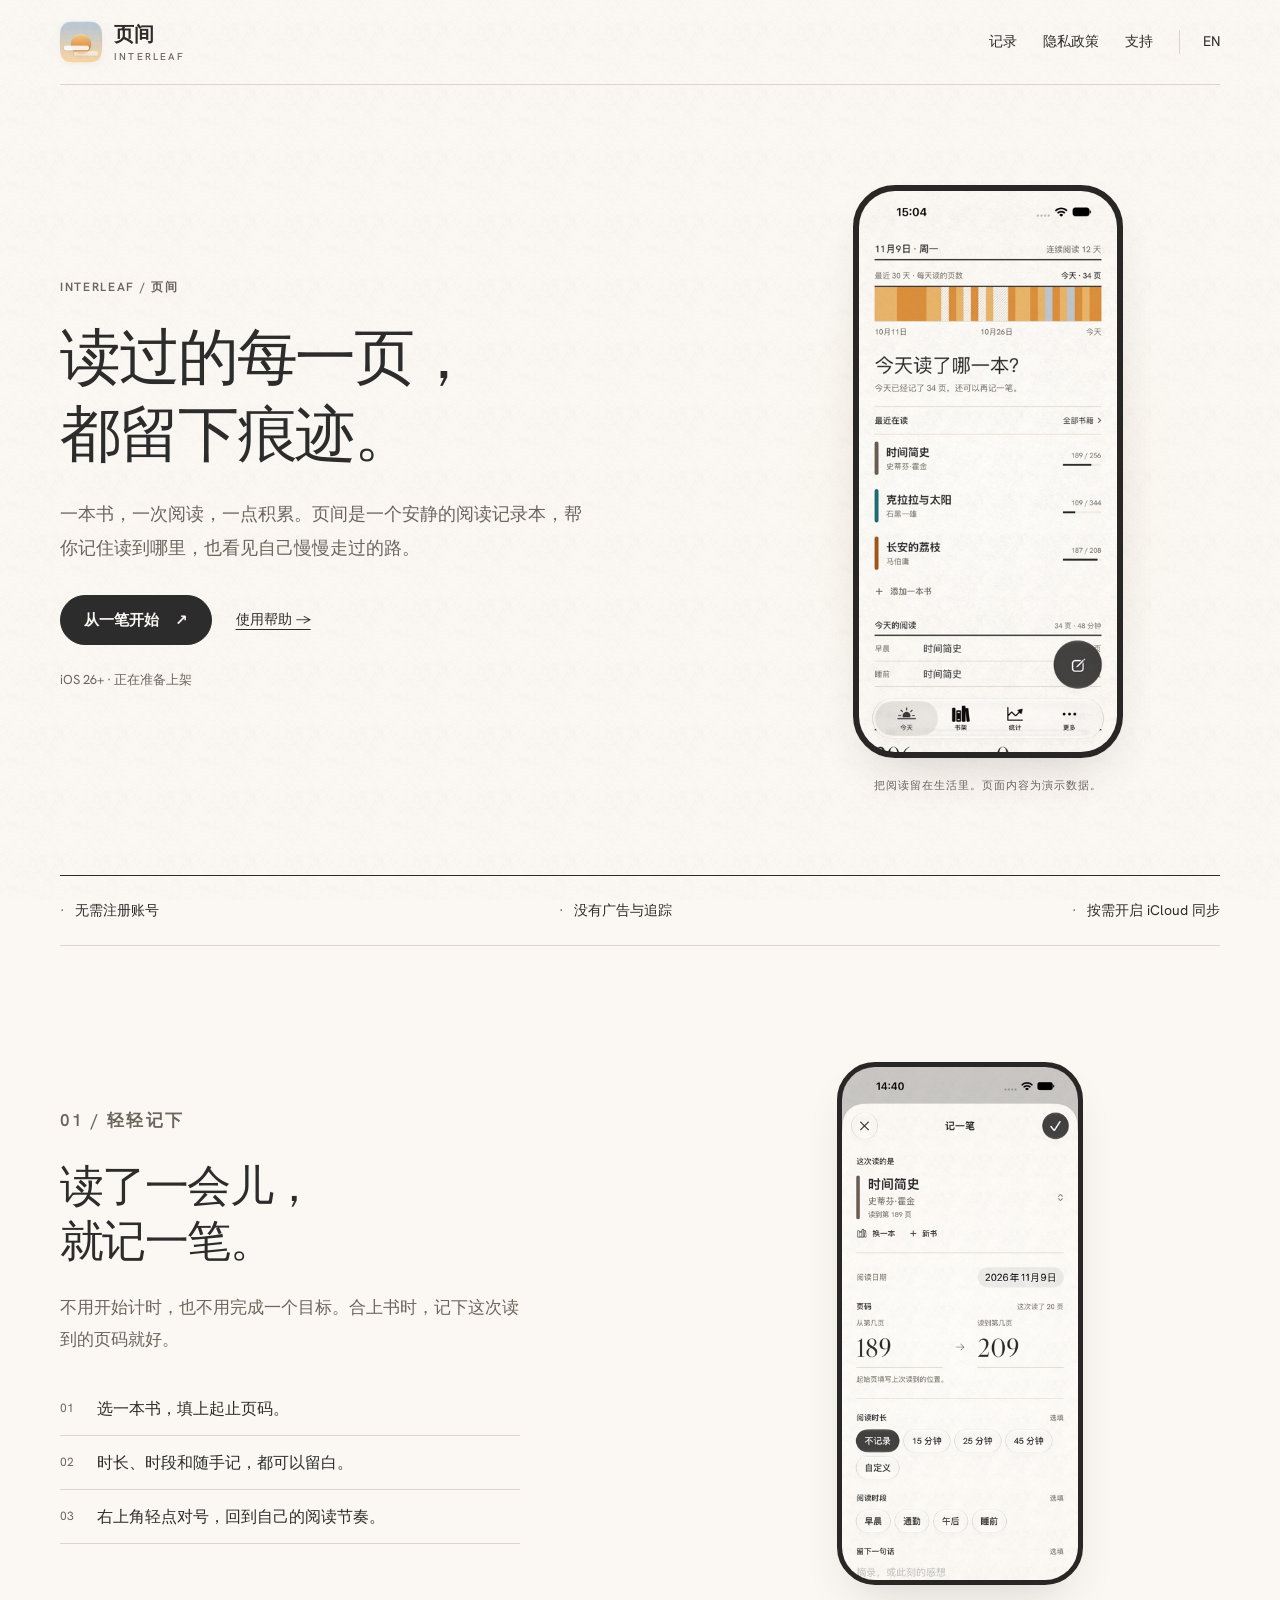
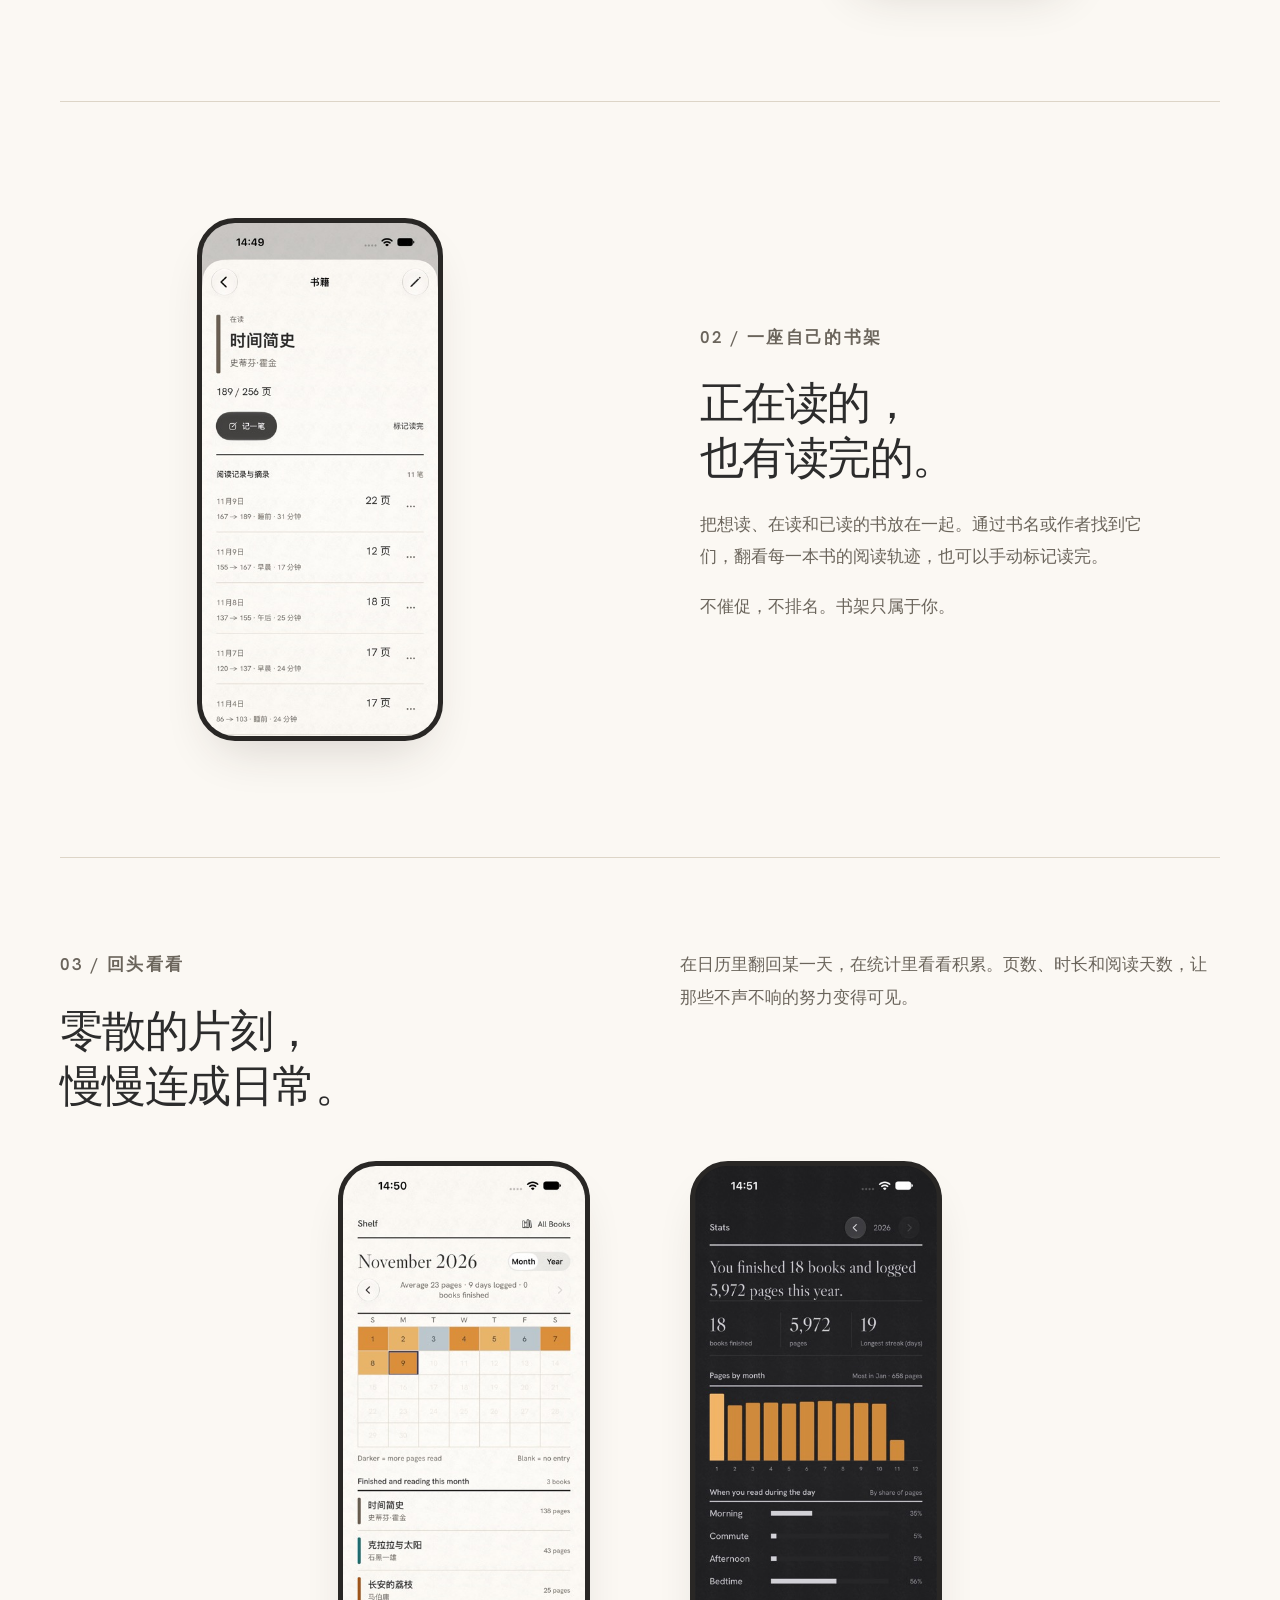
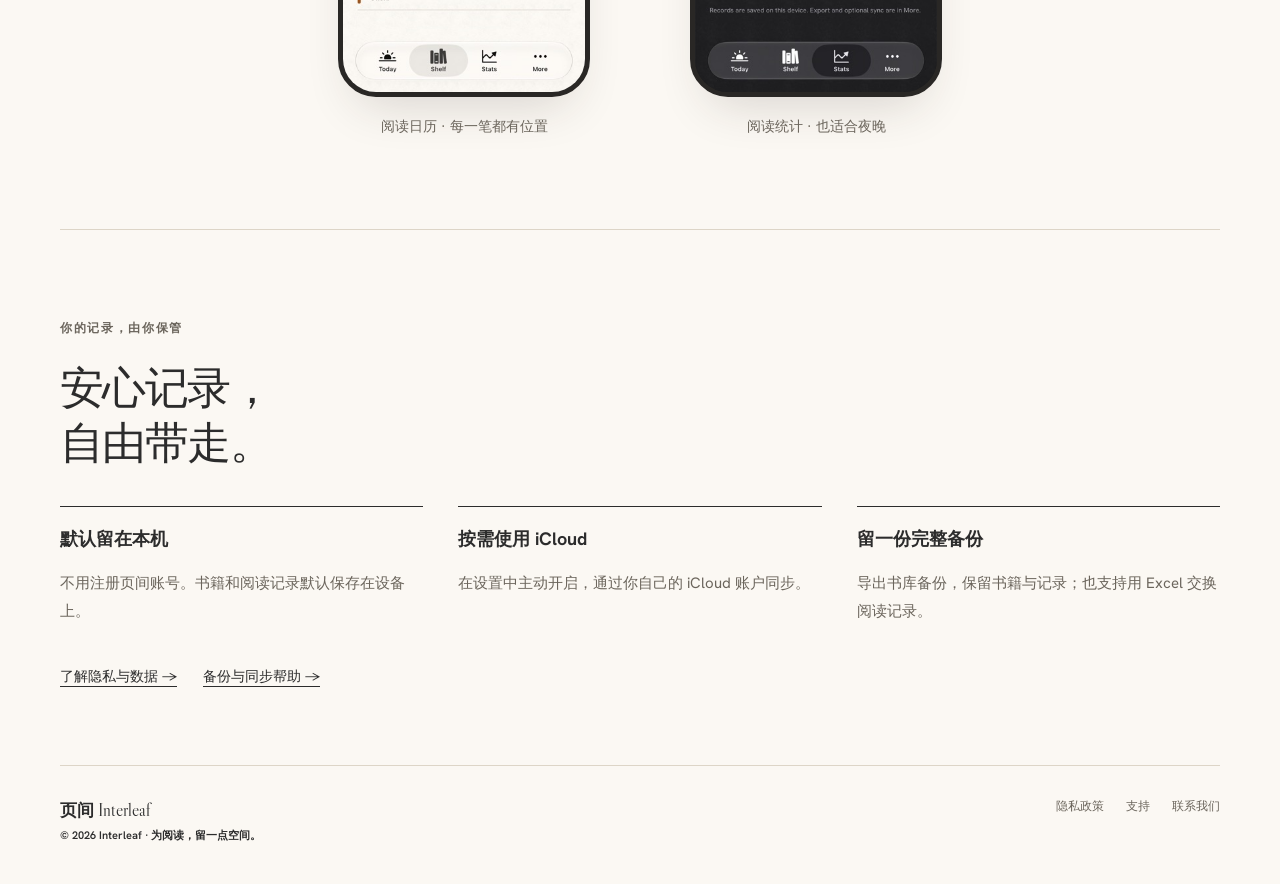
==== index.html @ bff5ef40 "Build bilingual Interleaf product, privacy and support site" ====
<!doctype html><html lang="zh-Hans"><head><meta charset="utf-8"><meta name="viewport" content="width=device-width, initial-scale=1"><title>页间 Interleaf — 安静的阅读记录本</title><meta name="description" content="一本书，一次阅读，一点积累。页间是一个安静的阅读记录本，帮你记住读到哪里，也看见自己慢慢走过的路。"><meta name="theme-color" content="#fbf8f3"><link rel="icon" type="image/png" href="assets/app-icon.png"><link rel="stylesheet" href="assets/site.css"><link rel="canonical" href="https://interleaf-app.github.io/interleaf-legal/"><link rel="alternate" hreflang="en" href="https://interleaf-app.github.io/interleaf-legal/en/"></head><body><a class="skip-link" href="#main">跳至正文</a><header class="site-header wrap"><a class="brand" href="index.html" aria-label="页间首页"><img src="assets/app-icon.png" alt="" width="40" height="40"><span class="brand-name">页间<span class="brand-en">INTERLEAF</span></span></a><nav aria-label="主导航"><a class="section-link" href="index.html#record">记录</a><a href="privacy/index.html">隐私政策</a><a href="support/index.html">支持</a><a class="language" href="en/index.html" lang="en">EN</a></nav></header><main id="main"><section class="hero wrap"><div><p class="eyebrow">INTERLEAF / 页间</p><h1>读过的每一页，<br>都留下痕迹。</h1><p class="intro">一本书，一次阅读，一点积累。页间是一个安静的阅读记录本，帮你记住读到哪里，也看见自己慢慢走过的路。</p><div class="hero-actions"><a class="button button-primary" href="#record">从一笔开始 <span aria-hidden="true">↗</span></a><a class="text-link" href="support/index.html">使用帮助 →</a></div><p class="availability">iOS 26+ · 正在准备上架</p></div><figure class="hero-visual"><div class="phone"><img src="assets/today.jpg" alt="页间今日页面，右下角是悬浮的记一笔按钮" width="402" height="874" loading="lazy"></div><figcaption class="screen-caption">把阅读留在生活里。页面内容为演示数据。</figcaption></figure></section><div class="principles wrap"><span>无需注册账号</span><span>没有广告与追踪</span><span>按需开启 iCloud 同步</span></div>
<section class="feature wrap" id="record"><div class="feature-copy"><p class="eyebrow">01 / 轻轻记下</p><h2>读了一会儿，<br>就记一笔。</h2><p>不用开始计时，也不用完成一个目标。合上书时，记下这次读到的页码就好。</p><ol class="steps"><li>选一本书，填上起止页码。</li><li>时长、时段和随手记，都可以留白。</li><li>右上角轻点对号，回到自己的阅读节奏。</li></ol></div><figure class="feature-visual"><div class="phone"><img src="assets/record.jpg" alt="记一笔表单，左上角取消，右上角保存" width="402" height="874" loading="lazy"></div></figure></section>
<section class="feature wrap" id="library"><figure class="feature-visual"><div class="phone"><img src="assets/book-detail.jpg" alt="书籍详情，显示阅读进度与记录" width="402" height="874" loading="lazy"></div></figure><div class="feature-copy"><p class="eyebrow">02 / 一座自己的书架</p><h2>正在读的，<br>也有读完的。</h2><p>把想读、在读和已读的书放在一起。通过书名或作者找到它们，翻看每一本书的阅读轨迹，也可以手动标记读完。</p><p>不催促，不排名。书架只属于你。</p></div></section>
<section class="review wrap"><div class="review-heading"><div><p class="eyebrow">03 / 回头看看</p><h2>零散的片刻，<br>慢慢连成日常。</h2></div><p>在日历里翻回某一天，在统计里看看积累。页数、时长和阅读天数，让那些不声不响的努力变得可见。</p></div><div class="screens"><figure><div class="phone"><img src="assets/journal.jpg" alt="Reading calendar with sample entries" width="402" height="874" loading="lazy"></div><figcaption>阅读日历 · 每一笔都有位置</figcaption></figure><figure><div class="phone"><img src="assets/insights-dark.jpg" alt="Reading insights in dark appearance" width="402" height="874" loading="lazy"></div><figcaption>阅读统计 · 也适合夜晚</figcaption></figure></div></section>
<section class="trust wrap"><div class="trust-head"><p class="eyebrow">你的记录，由你保管</p><h2>安心记录，<br>自由带走。</h2></div><div class="trust-grid"><div><h3>默认留在本机</h3><p>不用注册页间账号。书籍和阅读记录默认保存在设备上。</p></div><div><h3>按需使用 iCloud</h3><p>在设置中主动开启，通过你自己的 iCloud 账户同步。</p></div><div><h3>留一份完整备份</h3><p>导出书库备份，保留书籍与记录；也支持用 Excel 交换阅读记录。</p></div></div><div class="trust-links"><a class="text-link" href="privacy/index.html">了解隐私与数据 →</a><a class="text-link" href="support/index.html">备份与同步帮助 →</a></div></section></main><footer class="site-footer wrap"><div class="footer-brand">页间 <span class="serif">Interleaf</span><p class="footer-note">© 2026 Interleaf · 为阅读，留一点空间。</p></div><div class="footer-links"><a href="privacy/index.html">隐私政策</a><a href="support/index.html">支持</a><a href="mailto:krystal.11381@outlook.com">联系我们</a></div></footer></body></html>
---- assets/site.css ----
@font-face{font-family:Hanken;src:url('fonts/HankenGrotesk-Variable.ttf') format('truetype');font-style:normal;font-weight:100 900;font-display:swap}
@font-face{font-family:Caslon;src:url('fonts/LibreCaslonDisplay-Regular.ttf') format('truetype');font-weight:400;font-display:swap}
:root{color-scheme:light dark;--paper:#fbf8f3;--ink:#2c2c2c;--muted:#6b655c;--line:#ddd5c7;--recess:#f2ede4;--max:1160px;--radius:32px}
*{box-sizing:border-box}html{scroll-behavior:smooth;scroll-padding-top:28px}body{margin:0;background:var(--paper);color:var(--ink);font-family:Hanken,'PingFang SC','Hiragino Sans GB',system-ui,sans-serif;line-height:1.7;-webkit-font-smoothing:antialiased}body:before{content:'';position:fixed;inset:0;background:url('grain.png') repeat;background-size:64px;mix-blend-mode:multiply;opacity:.15;pointer-events:none;z-index:5}a{color:inherit;text-decoration:none}a:hover{text-decoration:underline;text-underline-offset:5px}button,input{font:inherit}img{display:block;max-width:100%;height:auto}h1,h2,h3,p{margin-top:0}h1,h2{font-weight:500;line-height:1.25;letter-spacing:-.035em}h3{font-size:18px;line-height:1.5}p{margin-bottom:1em}ul,ol{padding-left:1.3em}li+li{margin-top:8px}::selection{background:var(--ink);color:var(--paper)}:focus-visible{outline:2px solid var(--ink);outline-offset:5px;border-radius:3px}.skip-link{position:absolute;left:24px;top:-100px;padding:12px 18px;background:var(--ink);color:var(--paper);z-index:20}.skip-link:focus{top:12px}.wrap{width:min(calc(100% - 80px),var(--max));margin:auto}.site-header{display:flex;align-items:center;justify-content:space-between;gap:24px;padding-block:21px;border-bottom:1px solid var(--line)}.brand{display:flex;align-items:center;gap:12px}.brand img{width:42px;height:42px;border-radius:11px;box-shadow:0 2px 8px #0000000a}.brand-name{font-weight:600;line-height:1.2;font-size:20px;display:block}.brand-en{font-size:10px;font-weight:500;letter-spacing:.22em;display:block;margin-top:5px;color:var(--muted)}nav{display:flex;flex-wrap:wrap;align-items:center;gap:26px;font-size:14px}nav a[aria-current=page]{font-weight:700;text-decoration:underline;text-underline-offset:6px}.language{border-left:1px solid var(--line);padding-left:23px}.eyebrow{font-size:12px;letter-spacing:.14em;text-transform:uppercase;font-weight:600;color:var(--muted);margin-bottom:22px}.hero{display:grid;grid-template-columns:1.15fr .85fr;align-items:center;gap:70px;padding-block:72px 64px}.hero h1{font-size:clamp(40px,4.8vw,62px);margin-bottom:24px}.hero h1 span{display:block}.serif{font-family:Caslon,Georgia,'Songti SC',serif;font-weight:400}.hero .intro{font-size:18px;color:var(--muted);max-width:29em;line-height:1.9}.hero-actions{display:flex;flex-wrap:wrap;align-items:center;gap:24px;margin:30px 0 24px}.button{display:inline-flex;align-items:center;justify-content:center;gap:16px;border:1px solid var(--ink);padding:12px 23px;border-radius:999px;font-size:15px;font-weight:600;line-height:1.6}.button-primary{background:var(--ink);color:var(--paper)}.button:hover{text-decoration:none;transform:translateY(-1px)}.text-link{font-size:14px;text-decoration:underline;text-underline-offset:5px}.availability{font-size:13px;color:var(--muted);margin:0}.hero-visual{position:relative;display:grid;justify-items:center;padding:12px 20px 0;background:radial-gradient(ellipse at center,#ead5b644,transparent 72%)}.phone{margin:0;width:270px;max-width:100%;border:6px solid #292725;border-radius:42px;overflow:hidden;background:#1c1c1e;box-shadow:0 24px 50px -20px #32271f30}.phone img{width:100%;height:auto}.screen-caption{font-size:11px;letter-spacing:.09em;text-transform:uppercase;color:var(--muted);margin:18px 0 0;text-align:center}.principles{display:flex;justify-content:space-between;gap:24px;flex-wrap:wrap;padding:23px 0;border-top:1.5px solid var(--ink);border-bottom:1px solid var(--line);font-size:14px}.principles span:before{content:'·';margin-right:10px;color:var(--muted)}.feature{display:grid;grid-template-columns:1fr 1fr;align-items:center;gap:120px;padding:100px 0;border-bottom:1px solid var(--line)}.feature-copy{max-width:460px}.feature h2{font-size:clamp(30px,3.8vw,44px);margin-bottom:23px}.feature p{color:var(--muted);font-size:17px;line-height:1.9}.feature-visual{display:grid;justify-items:center}.feature-visual .phone{width:246px;border-width:5px;border-radius:38px}.steps{list-style:none;padding:0;margin:26px 0 0}.steps li{display:grid;grid-template-columns:25px 1fr;gap:12px;padding:13px 0;border-bottom:1px solid var(--line);margin:0}.steps .number{font-size:12px;padding-top:4px;color:var(--muted)}.steps strong{font-size:16px;font-weight:600}.steps p{font-size:14px;line-height:1.7;margin:4px 0 0}.review{padding:90px 0;border-bottom:1px solid var(--line)}.review-heading{display:grid;grid-template-columns:1fr 1fr;gap:80px;align-items:start;margin-bottom:48px}.review h2{font-size:clamp(30px,3.8vw,44px);margin-bottom:0}.review p{font-size:17px;line-height:1.9;color:var(--muted)}.screens{display:grid;grid-template-columns:1fr 1fr;gap:44px;max-width:660px;margin:auto;align-items:start}.screens figure{margin:0;display:grid;justify-items:center}.screens .phone{width:252px;border-width:5px;border-radius:38px}.screens figcaption{margin-top:18px;font-size:14px;color:var(--muted)}.trust{padding:88px 0 76px}.trust-head{max-width:650px;margin-bottom:35px}.trust h2{font-size:clamp(30px,3.8vw,44px)}.trust-grid{display:grid;grid-template-columns:repeat(3,1fr);gap:35px}.trust-grid>div{border-top:1.5px solid var(--ink);padding-top:18px}.trust-grid p{color:var(--muted);font-size:15px;line-height:1.85}.trust-links{display:flex;gap:26px;margin-top:24px;font-size:14px}.site-footer{display:flex;justify-content:space-between;align-items:start;gap:30px;flex-wrap:wrap;border-top:1px solid var(--line);padding:30px 0 40px;font-size:12px;color:var(--muted)}.footer-brand{font-size:17px;color:var(--ink);font-weight:600}.footer-links{display:flex;gap:22px;flex-wrap:wrap}.footer-note{flex-basis:100%;margin:0;font-size:11px}.page{max-width:800px;margin:0 auto;padding:66px 0 80px}.page h1{font-size:clamp(34px,5vw,48px);margin-bottom:18px}.page-intro{font-size:18px;line-height:1.9;color:var(--muted);max-width:38em}.meta{font-size:13px;color:var(--muted);margin-bottom:30px}.summary{border-top:2px solid var(--ink);border-bottom:1px solid var(--line);padding:24px 0 14px;margin:28px 0 36px}.summary p{font-size:18px;line-height:1.85}.toc{padding:0 0 26px;border-bottom:1px solid var(--line);display:flex;gap:10px 22px;flex-wrap:wrap;font-size:13px;color:var(--muted)}.prose section{padding-top:32px;scroll-margin-top:28px}.prose h2{font-size:23px;font-weight:600;letter-spacing:-.02em;margin-bottom:15px}.prose p,.prose li{font-size:16px;line-height:1.95}.prose a,.faq a{text-decoration:underline;text-underline-offset:4px}.prose .note{font-size:14px;color:var(--muted);border-left:2px solid var(--line);padding-left:17px}.contact{padding:28px 0;margin-top:38px;border-top:1.5px solid var(--ink)}.contact h2{font-size:25px}.contact>a{display:inline-block;font-size:18px;font-weight:500;overflow-wrap:anywhere;text-decoration:underline;text-underline-offset:5px}.faq{margin-top:40px;border-top:1.5px solid var(--ink)}.faq details{border-bottom:1px solid var(--line);padding:20px 0}.faq summary{cursor:pointer;font-size:18px;font-weight:600;line-height:1.6;padding-right:30px;list-style:none;position:relative}.faq summary::-webkit-details-marker{display:none}.faq summary:after{content:'+';position:absolute;right:3px;top:0;font-weight:400;font-size:23px;color:var(--muted)}.faq details[open] summary:after{content:'−'}.answer{padding-top:15px;max-width:740px}.answer p,.answer li{font-size:15px;line-height:1.95}.answer p:last-child{margin-bottom:0}.callout{font-size:14px;color:var(--muted);border-left:2px solid var(--line);padding-left:16px;margin-top:28px}.back-link{font-size:14px;text-decoration:underline;text-underline-offset:5px}
@media(min-width:1800px){.hero{padding-block:90px}.hero-visual .phone{width:300px}}
@media(max-width:900px){.wrap{width:calc(100% - 48px)}.hero{gap:30px;padding-top:52px}.hero h1{font-size:44px}.hero .intro{font-size:16px}.phone{width:240px}.feature{gap:50px;padding-block:72px}.review-heading{gap:40px}.trust-grid{gap:24px}nav{gap:18px}.language{padding-left:16px}}
@media(max-width:640px){.wrap{width:calc(100% - 40px)}.site-header{padding-block:17px;gap:12px}.brand{gap:9px}.brand img{width:34px;height:34px;border-radius:9px}.brand-name{font-size:18px}.brand-en{font-size:8px;letter-spacing:.16em}.site-header nav{gap:14px;font-size:12px}.site-header .section-link{display:none}.language{padding-left:12px}.hero{grid-template-columns:1fr;gap:42px;padding-block:48px}.hero h1{font-size:43px;line-height:1.3;margin-bottom:20px}.hero .intro{font-size:16px;max-width:32em}.hero-actions{margin-block:24px 20px;gap:22px}.eyebrow{font-size:10px;margin-bottom:17px}.hero-visual{padding:0 0 0}.hero-visual .phone{width:238px}.screen-caption{font-size:10px}.principles{gap:10px 20px;font-size:12px;justify-content:start;padding-block:20px}.feature{grid-template-columns:1fr;gap:34px;padding-block:56px}.feature-copy{max-width:none}.feature h2,.review h2,.trust h2{font-size:33px}.feature p,.review p{font-size:16px}.feature-visual{order:2}.feature-visual .phone{width:224px}.review{padding-block:56px}.review-heading{grid-template-columns:1fr;gap:18px;margin-bottom:28px}.screens{gap:16px}.screens .phone{width:100%;border-width:3px;border-radius:25px}.screens figcaption{font-size:12px;text-align:center}.trust{padding-block:56px}.trust-grid{grid-template-columns:1fr;gap:22px}.trust-grid h3{font-size:18px;margin-bottom:10px}.trust-grid p{font-size:15px}.site-footer{padding-block:26px;gap:18px}.footer-links{gap:18px}.page{padding-block:42px 56px}.page h1{font-size:36px}.page-intro{font-size:16px}.summary p{font-size:17px}.prose h2{font-size:21px}.prose p,.prose li{font-size:15px}.toc{gap:9px 17px}.faq summary{font-size:17px}.contact>a{font-size:16px}}
@media(prefers-color-scheme:dark){:root{--paper:#1c1c1e;--ink:#dedbd6;--muted:#aaa399;--line:#403c37;--recess:#262628}.hero-visual{background:radial-gradient(ellipse at center,#86674222,transparent 72%)}.phone{border-color:#45413b;box-shadow:0 24px 50px -20px #0009}body:before{mix-blend-mode:screen;opacity:.025}.brand img{box-shadow:none}}
@media(prefers-reduced-motion:reduce){html{scroll-behavior:auto}.button:hover{transform:none}}
@media print{body{background:white;color:black}body:before,.site-header,.site-footer,.toc,.skip-link{display:none}.wrap{width:100%}.page{padding:0;max-width:none}.prose section{break-inside:avoid}.prose a{text-decoration:none}.prose a[href^=http]:after{content:' (' attr(href) ')';font-size:10px}details:not([open])>.answer{display:block}summary:after{display:none}}
.steps{counter-reset:step}.steps li{display:block;position:relative;padding-left:37px;counter-increment:step}.steps li:before{content:counter(step,decimal-leading-zero);position:absolute;left:0;top:16px;font-size:12px;color:var(--muted)}
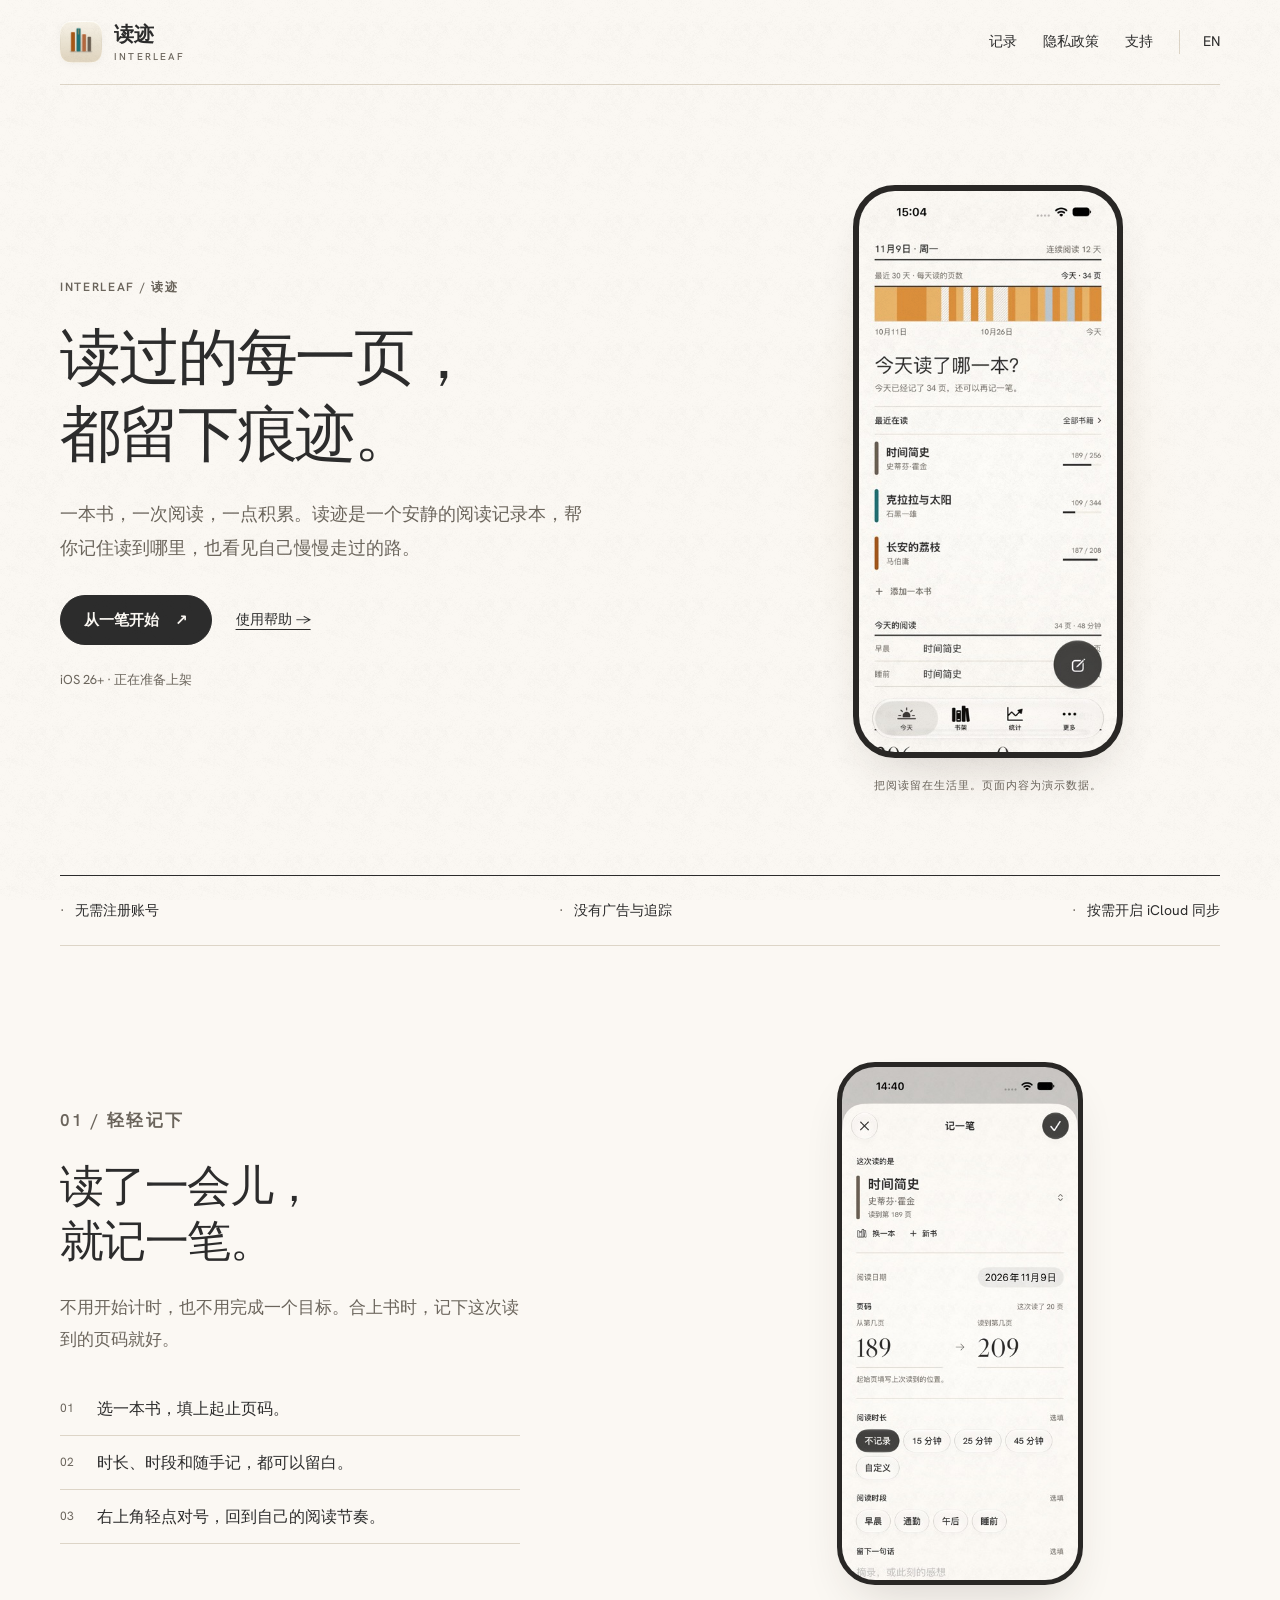
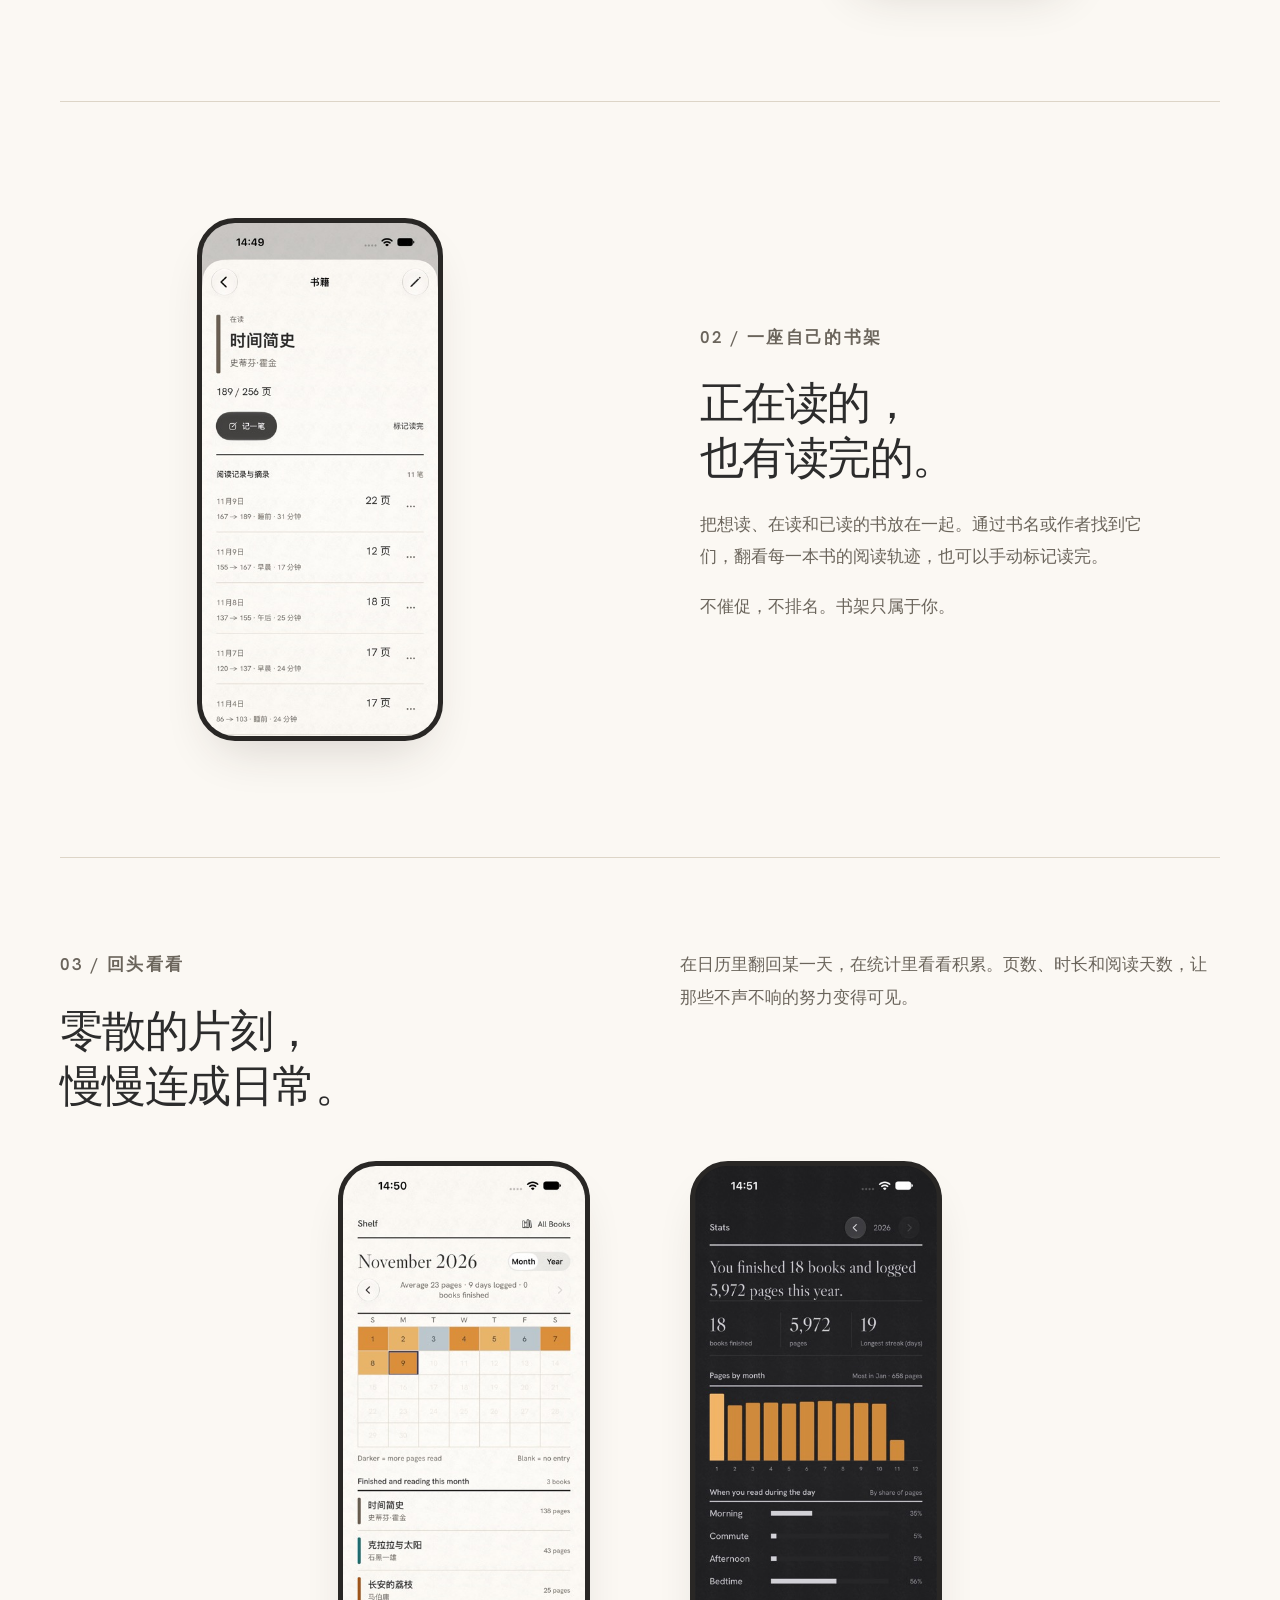
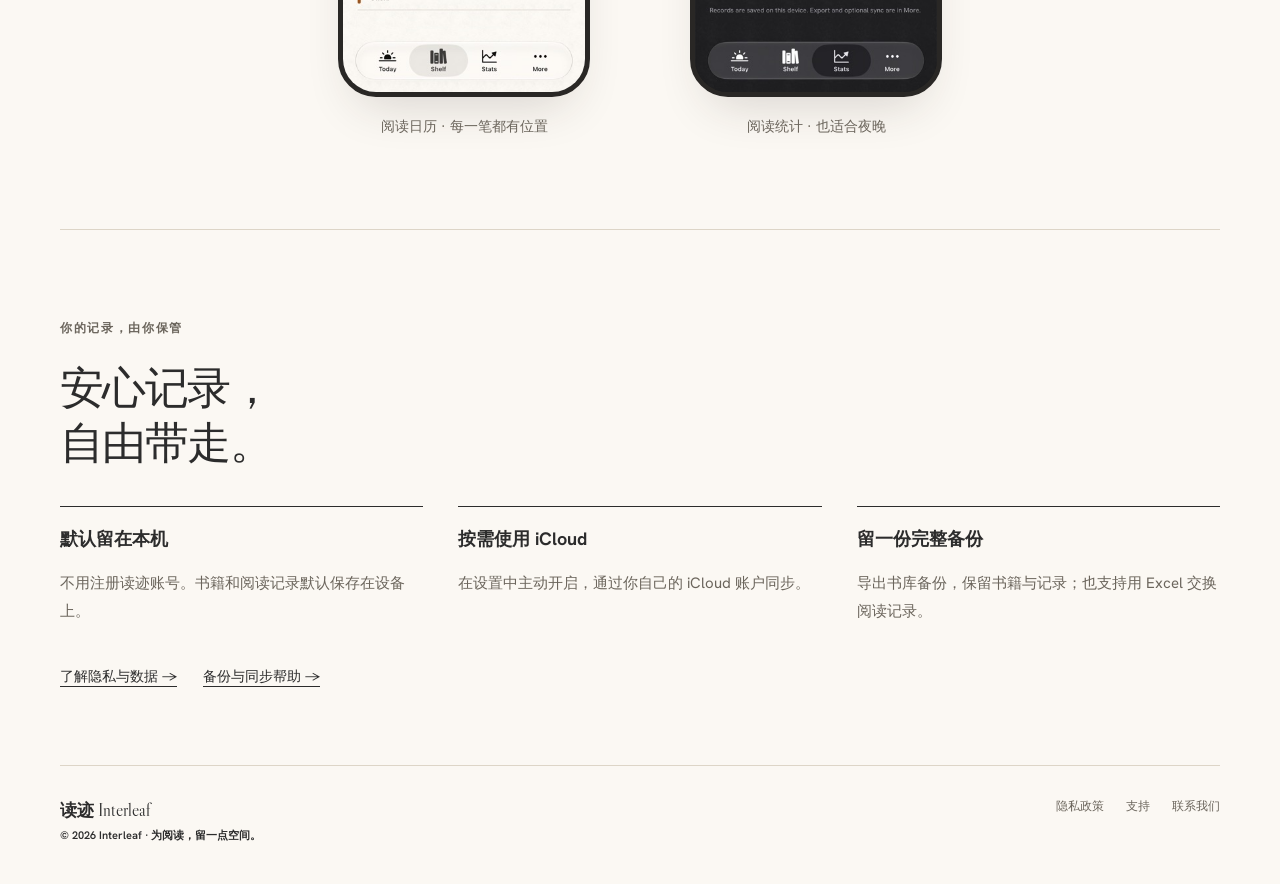
==== commit aea3aa11: "同步读迹名称与书脊应用图标 - 将中英文官网及说明中的旧名称统一为读迹 / Interleaf - 替换默认书脊图标，更新浏览器与 Apple 收藏图标及缓存版本 - 补充品牌资源来源和维护说明" ====
--- a/index.html
+++ b/index.html
@@ -1,5 +1,5 @@
-<!doctype html><html lang="zh-Hans"><head><meta charset="utf-8"><meta name="viewport" content="width=device-width, initial-scale=1"><title>页间 Interleaf — 安静的阅读记录本</title><meta name="description" content="一本书，一次阅读，一点积累。页间是一个安静的阅读记录本，帮你记住读到哪里，也看见自己慢慢走过的路。"><meta name="theme-color" content="#fbf8f3"><link rel="icon" type="image/png" href="assets/app-icon.png"><link rel="stylesheet" href="assets/site.css"><link rel="canonical" href="https://interleaf-app.github.io/interleaf-legal/"><link rel="alternate" hreflang="en" href="https://interleaf-app.github.io/interleaf-legal/en/"></head><body><a class="skip-link" href="#main">跳至正文</a><header class="site-header wrap"><a class="brand" href="index.html" aria-label="页间首页"><img src="assets/app-icon.png" alt="" width="40" height="40"><span class="brand-name">页间<span class="brand-en">INTERLEAF</span></span></a><nav aria-label="主导航"><a class="section-link" href="index.html#record">记录</a><a href="privacy/index.html">隐私政策</a><a href="support/index.html">支持</a><a class="language" href="en/index.html" lang="en">EN</a></nav></header><main id="main"><section class="hero wrap"><div><p class="eyebrow">INTERLEAF / 页间</p><h1>读过的每一页，<br>都留下痕迹。</h1><p class="intro">一本书，一次阅读，一点积累。页间是一个安静的阅读记录本，帮你记住读到哪里，也看见自己慢慢走过的路。</p><div class="hero-actions"><a class="button button-primary" href="#record">从一笔开始 <span aria-hidden="true">↗</span></a><a class="text-link" href="support/index.html">使用帮助 →</a></div><p class="availability">iOS 26+ · 正在准备上架</p></div><figure class="hero-visual"><div class="phone"><img src="assets/today.jpg" alt="页间今日页面，右下角是悬浮的记一笔按钮" width="402" height="874" loading="lazy"></div><figcaption class="screen-caption">把阅读留在生活里。页面内容为演示数据。</figcaption></figure></section><div class="principles wrap"><span>无需注册账号</span><span>没有广告与追踪</span><span>按需开启 iCloud 同步</span></div>
+<!doctype html><html lang="zh-Hans"><head><meta charset="utf-8"><meta name="viewport" content="width=device-width, initial-scale=1"><title>读迹 Interleaf — 安静的阅读记录本</title><meta name="description" content="一本书，一次阅读，一点积累。读迹是一个安静的阅读记录本，帮你记住读到哪里，也看见自己慢慢走过的路。"><meta name="theme-color" content="#fbf8f3"><link rel="icon" type="image/png" href="assets/app-icon.png?v=20261109-spines"><link rel="apple-touch-icon" sizes="180x180" href="assets/app-icon.png?v=20261109-spines"><link rel="stylesheet" href="assets/site.css?v=20261109-2"><link rel="canonical" href="https://interleaf-app.github.io/interleaf-legal/"><link rel="alternate" hreflang="en" href="https://interleaf-app.github.io/interleaf-legal/en/"></head><body><a class="skip-link" href="#main">跳至正文</a><header class="site-header wrap"><a class="brand" href="index.html" aria-label="读迹首页"><img src="assets/app-icon.png?v=20261109-spines" alt="" width="40" height="40"><span class="brand-name">读迹<span class="brand-en">INTERLEAF</span></span></a><nav aria-label="主导航"><a class="section-link" href="index.html#record">记录</a><a href="privacy/index.html">隐私政策</a><a href="support/index.html">支持</a><a class="language" href="en/index.html" lang="en">EN</a></nav></header><main id="main"><section class="hero wrap"><div><p class="eyebrow">INTERLEAF / 读迹</p><h1>读过的每一页，<br>都留下痕迹。</h1><p class="intro">一本书，一次阅读，一点积累。读迹是一个安静的阅读记录本，帮你记住读到哪里，也看见自己慢慢走过的路。</p><div class="hero-actions"><a class="button button-primary" href="#record">从一笔开始 <span aria-hidden="true">↗</span></a><a class="text-link" href="support/index.html">使用帮助 →</a></div><p class="availability">iOS 26+ · 正在准备上架</p></div><figure class="hero-visual"><div class="phone"><img src="assets/today.jpg" alt="读迹今日页面，右下角是悬浮的记一笔按钮" width="402" height="874" loading="lazy"></div><figcaption class="screen-caption">把阅读留在生活里。页面内容为演示数据。</figcaption></figure></section><div class="principles wrap"><span>无需注册账号</span><span>没有广告与追踪</span><span>按需开启 iCloud 同步</span></div>
 <section class="feature wrap" id="record"><div class="feature-copy"><p class="eyebrow">01 / 轻轻记下</p><h2>读了一会儿，<br>就记一笔。</h2><p>不用开始计时，也不用完成一个目标。合上书时，记下这次读到的页码就好。</p><ol class="steps"><li>选一本书，填上起止页码。</li><li>时长、时段和随手记，都可以留白。</li><li>右上角轻点对号，回到自己的阅读节奏。</li></ol></div><figure class="feature-visual"><div class="phone"><img src="assets/record.jpg" alt="记一笔表单，左上角取消，右上角保存" width="402" height="874" loading="lazy"></div></figure></section>
 <section class="feature wrap" id="library"><figure class="feature-visual"><div class="phone"><img src="assets/book-detail.jpg" alt="书籍详情，显示阅读进度与记录" width="402" height="874" loading="lazy"></div></figure><div class="feature-copy"><p class="eyebrow">02 / 一座自己的书架</p><h2>正在读的，<br>也有读完的。</h2><p>把想读、在读和已读的书放在一起。通过书名或作者找到它们，翻看每一本书的阅读轨迹，也可以手动标记读完。</p><p>不催促，不排名。书架只属于你。</p></div></section>
 <section class="review wrap"><div class="review-heading"><div><p class="eyebrow">03 / 回头看看</p><h2>零散的片刻，<br>慢慢连成日常。</h2></div><p>在日历里翻回某一天，在统计里看看积累。页数、时长和阅读天数，让那些不声不响的努力变得可见。</p></div><div class="screens"><figure><div class="phone"><img src="assets/journal.jpg" alt="Reading calendar with sample entries" width="402" height="874" loading="lazy"></div><figcaption>阅读日历 · 每一笔都有位置</figcaption></figure><figure><div class="phone"><img src="assets/insights-dark.jpg" alt="Reading insights in dark appearance" width="402" height="874" loading="lazy"></div><figcaption>阅读统计 · 也适合夜晚</figcaption></figure></div></section>
-<section class="trust wrap"><div class="trust-head"><p class="eyebrow">你的记录，由你保管</p><h2>安心记录，<br>自由带走。</h2></div><div class="trust-grid"><div><h3>默认留在本机</h3><p>不用注册页间账号。书籍和阅读记录默认保存在设备上。</p></div><div><h3>按需使用 iCloud</h3><p>在设置中主动开启，通过你自己的 iCloud 账户同步。</p></div><div><h3>留一份完整备份</h3><p>导出书库备份，保留书籍与记录；也支持用 Excel 交换阅读记录。</p></div></div><div class="trust-links"><a class="text-link" href="privacy/index.html">了解隐私与数据 →</a><a class="text-link" href="support/index.html">备份与同步帮助 →</a></div></section></main><footer class="site-footer wrap"><div class="footer-brand">页间 <span class="serif">Interleaf</span><p class="footer-note">© 2026 Interleaf · 为阅读，留一点空间。</p></div><div class="footer-links"><a href="privacy/index.html">隐私政策</a><a href="support/index.html">支持</a><a href="mailto:krystal.11381@outlook.com">联系我们</a></div></footer></body></html>+<section class="trust wrap"><div class="trust-head"><p class="eyebrow">你的记录，由你保管</p><h2>安心记录，<br>自由带走。</h2></div><div class="trust-grid"><div><h3>默认留在本机</h3><p>不用注册读迹账号。书籍和阅读记录默认保存在设备上。</p></div><div><h3>按需使用 iCloud</h3><p>在设置中主动开启，通过你自己的 iCloud 账户同步。</p></div><div><h3>留一份完整备份</h3><p>导出书库备份，保留书籍与记录；也支持用 Excel 交换阅读记录。</p></div></div><div class="trust-links"><a class="text-link" href="privacy/index.html">了解隐私与数据 →</a><a class="text-link" href="support/index.html">备份与同步帮助 →</a></div></section></main><footer class="site-footer wrap"><div class="footer-brand">读迹 <span class="serif">Interleaf</span><p class="footer-note">© 2026 Interleaf · 为阅读，留一点空间。</p></div><div class="footer-links"><a href="privacy/index.html">隐私政策</a><a href="support/index.html">支持</a><a href="mailto:krystal.11381@outlook.com">联系我们</a></div></footer></body></html>
--- a/assets/site.css
+++ b/assets/site.css
@@ -1,10 +1,10 @@
 @font-face{font-family:Hanken;src:url('fonts/HankenGrotesk-Variable.ttf') format('truetype');font-style:normal;font-weight:100 900;font-display:swap}
 @font-face{font-family:Caslon;src:url('fonts/LibreCaslonDisplay-Regular.ttf') format('truetype');font-weight:400;font-display:swap}
 :root{color-scheme:light dark;--paper:#fbf8f3;--ink:#2c2c2c;--muted:#6b655c;--line:#ddd5c7;--recess:#f2ede4;--max:1160px;--radius:32px}
-*{box-sizing:border-box}html{scroll-behavior:smooth;scroll-padding-top:28px}body{margin:0;background:var(--paper);color:var(--ink);font-family:Hanken,'PingFang SC','Hiragino Sans GB',system-ui,sans-serif;line-height:1.7;-webkit-font-smoothing:antialiased}body:before{content:'';position:fixed;inset:0;background:url('grain.png') repeat;background-size:64px;mix-blend-mode:multiply;opacity:.15;pointer-events:none;z-index:5}a{color:inherit;text-decoration:none}a:hover{text-decoration:underline;text-underline-offset:5px}button,input{font:inherit}img{display:block;max-width:100%;height:auto}h1,h2,h3,p{margin-top:0}h1,h2{font-weight:500;line-height:1.25;letter-spacing:-.035em}h3{font-size:18px;line-height:1.5}p{margin-bottom:1em}ul,ol{padding-left:1.3em}li+li{margin-top:8px}::selection{background:var(--ink);color:var(--paper)}:focus-visible{outline:2px solid var(--ink);outline-offset:5px;border-radius:3px}.skip-link{position:absolute;left:24px;top:-100px;padding:12px 18px;background:var(--ink);color:var(--paper);z-index:20}.skip-link:focus{top:12px}.wrap{width:min(calc(100% - 80px),var(--max));margin:auto}.site-header{display:flex;align-items:center;justify-content:space-between;gap:24px;padding-block:21px;border-bottom:1px solid var(--line)}.brand{display:flex;align-items:center;gap:12px}.brand img{width:42px;height:42px;border-radius:11px;box-shadow:0 2px 8px #0000000a}.brand-name{font-weight:600;line-height:1.2;font-size:20px;display:block}.brand-en{font-size:10px;font-weight:500;letter-spacing:.22em;display:block;margin-top:5px;color:var(--muted)}nav{display:flex;flex-wrap:wrap;align-items:center;gap:26px;font-size:14px}nav a[aria-current=page]{font-weight:700;text-decoration:underline;text-underline-offset:6px}.language{border-left:1px solid var(--line);padding-left:23px}.eyebrow{font-size:12px;letter-spacing:.14em;text-transform:uppercase;font-weight:600;color:var(--muted);margin-bottom:22px}.hero{display:grid;grid-template-columns:1.15fr .85fr;align-items:center;gap:70px;padding-block:72px 64px}.hero h1{font-size:clamp(40px,4.8vw,62px);margin-bottom:24px}.hero h1 span{display:block}.serif{font-family:Caslon,Georgia,'Songti SC',serif;font-weight:400}.hero .intro{font-size:18px;color:var(--muted);max-width:29em;line-height:1.9}.hero-actions{display:flex;flex-wrap:wrap;align-items:center;gap:24px;margin:30px 0 24px}.button{display:inline-flex;align-items:center;justify-content:center;gap:16px;border:1px solid var(--ink);padding:12px 23px;border-radius:999px;font-size:15px;font-weight:600;line-height:1.6}.button-primary{background:var(--ink);color:var(--paper)}.button:hover{text-decoration:none;transform:translateY(-1px)}.text-link{font-size:14px;text-decoration:underline;text-underline-offset:5px}.availability{font-size:13px;color:var(--muted);margin:0}.hero-visual{position:relative;display:grid;justify-items:center;padding:12px 20px 0;background:radial-gradient(ellipse at center,#ead5b644,transparent 72%)}.phone{margin:0;width:270px;max-width:100%;border:6px solid #292725;border-radius:42px;overflow:hidden;background:#1c1c1e;box-shadow:0 24px 50px -20px #32271f30}.phone img{width:100%;height:auto}.screen-caption{font-size:11px;letter-spacing:.09em;text-transform:uppercase;color:var(--muted);margin:18px 0 0;text-align:center}.principles{display:flex;justify-content:space-between;gap:24px;flex-wrap:wrap;padding:23px 0;border-top:1.5px solid var(--ink);border-bottom:1px solid var(--line);font-size:14px}.principles span:before{content:'·';margin-right:10px;color:var(--muted)}.feature{display:grid;grid-template-columns:1fr 1fr;align-items:center;gap:120px;padding:100px 0;border-bottom:1px solid var(--line)}.feature-copy{max-width:460px}.feature h2{font-size:clamp(30px,3.8vw,44px);margin-bottom:23px}.feature p{color:var(--muted);font-size:17px;line-height:1.9}.feature-visual{display:grid;justify-items:center}.feature-visual .phone{width:246px;border-width:5px;border-radius:38px}.steps{list-style:none;padding:0;margin:26px 0 0}.steps li{display:grid;grid-template-columns:25px 1fr;gap:12px;padding:13px 0;border-bottom:1px solid var(--line);margin:0}.steps .number{font-size:12px;padding-top:4px;color:var(--muted)}.steps strong{font-size:16px;font-weight:600}.steps p{font-size:14px;line-height:1.7;margin:4px 0 0}.review{padding:90px 0;border-bottom:1px solid var(--line)}.review-heading{display:grid;grid-template-columns:1fr 1fr;gap:80px;align-items:start;margin-bottom:48px}.review h2{font-size:clamp(30px,3.8vw,44px);margin-bottom:0}.review p{font-size:17px;line-height:1.9;color:var(--muted)}.screens{display:grid;grid-template-columns:1fr 1fr;gap:44px;max-width:660px;margin:auto;align-items:start}.screens figure{margin:0;display:grid;justify-items:center}.screens .phone{width:252px;border-width:5px;border-radius:38px}.screens figcaption{margin-top:18px;font-size:14px;color:var(--muted)}.trust{padding:88px 0 76px}.trust-head{max-width:650px;margin-bottom:35px}.trust h2{font-size:clamp(30px,3.8vw,44px)}.trust-grid{display:grid;grid-template-columns:repeat(3,1fr);gap:35px}.trust-grid>div{border-top:1.5px solid var(--ink);padding-top:18px}.trust-grid p{color:var(--muted);font-size:15px;line-height:1.85}.trust-links{display:flex;gap:26px;margin-top:24px;font-size:14px}.site-footer{display:flex;justify-content:space-between;align-items:start;gap:30px;flex-wrap:wrap;border-top:1px solid var(--line);padding:30px 0 40px;font-size:12px;color:var(--muted)}.footer-brand{font-size:17px;color:var(--ink);font-weight:600}.footer-links{display:flex;gap:22px;flex-wrap:wrap}.footer-note{flex-basis:100%;margin:0;font-size:11px}.page{max-width:800px;margin:0 auto;padding:66px 0 80px}.page h1{font-size:clamp(34px,5vw,48px);margin-bottom:18px}.page-intro{font-size:18px;line-height:1.9;color:var(--muted);max-width:38em}.meta{font-size:13px;color:var(--muted);margin-bottom:30px}.summary{border-top:2px solid var(--ink);border-bottom:1px solid var(--line);padding:24px 0 14px;margin:28px 0 36px}.summary p{font-size:18px;line-height:1.85}.toc{padding:0 0 26px;border-bottom:1px solid var(--line);display:flex;gap:10px 22px;flex-wrap:wrap;font-size:13px;color:var(--muted)}.prose section{padding-top:32px;scroll-margin-top:28px}.prose h2{font-size:23px;font-weight:600;letter-spacing:-.02em;margin-bottom:15px}.prose p,.prose li{font-size:16px;line-height:1.95}.prose a,.faq a{text-decoration:underline;text-underline-offset:4px}.prose .note{font-size:14px;color:var(--muted);border-left:2px solid var(--line);padding-left:17px}.contact{padding:28px 0;margin-top:38px;border-top:1.5px solid var(--ink)}.contact h2{font-size:25px}.contact>a{display:inline-block;font-size:18px;font-weight:500;overflow-wrap:anywhere;text-decoration:underline;text-underline-offset:5px}.faq{margin-top:40px;border-top:1.5px solid var(--ink)}.faq details{border-bottom:1px solid var(--line);padding:20px 0}.faq summary{cursor:pointer;font-size:18px;font-weight:600;line-height:1.6;padding-right:30px;list-style:none;position:relative}.faq summary::-webkit-details-marker{display:none}.faq summary:after{content:'+';position:absolute;right:3px;top:0;font-weight:400;font-size:23px;color:var(--muted)}.faq details[open] summary:after{content:'−'}.answer{padding-top:15px;max-width:740px}.answer p,.answer li{font-size:15px;line-height:1.95}.answer p:last-child{margin-bottom:0}.callout{font-size:14px;color:var(--muted);border-left:2px solid var(--line);padding-left:16px;margin-top:28px}.back-link{font-size:14px;text-decoration:underline;text-underline-offset:5px}
+*{box-sizing:border-box}html{scroll-behavior:smooth;scroll-padding-top:28px}body{margin:0;background:var(--paper);color:var(--ink);font-family:Hanken,'PingFang SC','Hiragino Sans GB',system-ui,sans-serif;line-height:1.7;-webkit-font-smoothing:antialiased}body:before{content:'';position:fixed;inset:0;background:url('grain.png') repeat;background-size:64px;mix-blend-mode:multiply;opacity:.15;pointer-events:none;z-index:5}a{color:inherit;text-decoration:none}a:hover{text-decoration:underline;text-underline-offset:5px}button,input{font:inherit}img{display:block;max-width:100%;height:auto}h1,h2,h3,p{margin-top:0}h1,h2{font-weight:500;line-height:1.25;letter-spacing:-.035em}h3{font-size:18px;line-height:1.5}p{margin-bottom:1em}ul,ol{padding-left:1.3em}li+li{margin-top:8px}::selection{background:var(--ink);color:var(--paper)}:focus-visible{outline:2px solid var(--ink);outline-offset:5px;border-radius:3px}.skip-link{position:absolute;left:24px;top:-100px;padding:12px 18px;background:var(--ink);color:var(--paper);z-index:20}.skip-link:focus{top:12px}.wrap{width:min(calc(100% - 80px),var(--max));margin:auto}.site-header{display:flex;align-items:center;justify-content:space-between;gap:24px;padding-block:21px;border-bottom:1px solid var(--line)}.brand{display:flex;align-items:center;gap:12px}.brand img{width:42px;height:42px;border-radius:11px;box-shadow:0 2px 8px #0000000a}.brand-name{font-weight:600;line-height:1.2;font-size:20px;display:block}.brand-en{font-size:10px;font-weight:500;letter-spacing:.22em;display:block;margin-top:5px;color:var(--muted)}nav{display:flex;flex-wrap:wrap;align-items:center;gap:26px;font-size:14px}nav a[aria-current=page]{font-weight:700;text-decoration:underline;text-underline-offset:6px}.language{border-left:1px solid var(--line);padding-left:23px}.eyebrow{font-size:12px;letter-spacing:.14em;text-transform:uppercase;font-weight:600;color:var(--muted);margin-bottom:22px}.hero{display:grid;grid-template-columns:1.15fr .85fr;align-items:center;gap:70px;padding-block:72px 64px}.hero h1{font-size:clamp(40px,4.8vw,62px);margin-bottom:24px}.hero h1 span{display:block}.serif{font-family:Caslon,Georgia,'Songti SC',serif;font-weight:400}.hero .intro{font-size:18px;color:var(--muted);max-width:29em;line-height:1.9}.hero-actions{display:flex;flex-wrap:wrap;align-items:center;gap:24px;margin:30px 0 24px}.button{display:inline-flex;align-items:center;justify-content:center;gap:16px;border:1px solid var(--ink);padding:12px 23px;border-radius:999px;font-size:15px;font-weight:600;line-height:1.6}.button-primary{background:var(--ink);color:var(--paper)}.button:hover{text-decoration:none;transform:translateY(-1px)}.text-link{font-size:14px;text-decoration:underline;text-underline-offset:5px}.availability{font-size:13px;color:var(--muted);margin:0}.hero-visual{position:relative;display:grid;justify-items:center;padding:12px 20px 0;background:radial-gradient(ellipse at center,#ead5b644,transparent 72%)}.phone{margin:0;width:270px;max-width:100%;border:6px solid #292725;border-radius:42px;overflow:hidden;background:#1c1c1e;box-shadow:0 24px 50px -20px #32271f30}.phone img{width:100%;height:auto}.screen-caption{font-size:11px;letter-spacing:.09em;text-transform:uppercase;color:var(--muted);margin:18px 0 0;text-align:center}.principles{display:flex;justify-content:space-between;gap:24px;flex-wrap:wrap;padding:23px 0;border-top:1.5px solid var(--ink);border-bottom:1px solid var(--line);font-size:14px}.principles span:before{content:'·';margin-right:10px;color:var(--muted)}.feature{display:grid;grid-template-columns:1fr 1fr;align-items:center;gap:120px;padding:100px 0;border-bottom:1px solid var(--line)}.feature-copy{max-width:460px}.feature h2{font-size:clamp(30px,3.8vw,44px);margin-bottom:23px}.feature p{color:var(--muted);font-size:17px;line-height:1.9}.feature-visual{display:grid;justify-items:center}.feature-visual .phone{width:246px;border-width:5px;border-radius:38px}.steps{list-style:none;padding:0;margin:26px 0 0}.steps li{display:grid;grid-template-columns:25px 1fr;gap:12px;padding:13px 0;border-bottom:1px solid var(--line);margin:0}.steps .number{font-size:12px;padding-top:4px;color:var(--muted)}.steps strong{font-size:16px;font-weight:600}.steps p{font-size:14px;line-height:1.7;margin:4px 0 0}.review{padding:90px 0;border-bottom:1px solid var(--line)}.review-heading{display:grid;grid-template-columns:1fr 1fr;gap:80px;align-items:start;margin-bottom:48px}.review h2{font-size:clamp(30px,3.8vw,44px);margin-bottom:0}.review p{font-size:17px;line-height:1.9;color:var(--muted)}.screens{display:grid;grid-template-columns:1fr 1fr;gap:44px;max-width:660px;margin:auto;align-items:start}.screens figure{margin:0;display:grid;justify-items:center}.screens .phone{width:252px;border-width:5px;border-radius:38px}.screens figcaption{margin-top:18px;font-size:14px;color:var(--muted)}.trust{padding:88px 0 76px}.trust-head{max-width:650px;margin-bottom:35px}.trust h2{font-size:clamp(30px,3.8vw,44px)}.trust-grid{display:grid;grid-template-columns:repeat(3,1fr);gap:35px}.trust-grid>div{border-top:1.5px solid var(--ink);padding-top:18px}.trust-grid p{color:var(--muted);font-size:15px;line-height:1.85}.trust-links{display:flex;gap:26px;margin-top:24px;font-size:14px}.site-footer{display:flex;justify-content:space-between;align-items:start;gap:30px;flex-wrap:wrap;border-top:1px solid var(--line);padding:30px 0 40px;font-size:12px;color:var(--muted)}.footer-brand{font-size:17px;color:var(--ink);font-weight:600}.footer-links{display:flex;gap:22px;flex-wrap:wrap}.footer-note{flex-basis:100%;margin:0;font-size:11px}.page{max-width:800px;margin:0 auto;padding:66px 0 80px}.page h1{font-size:clamp(34px,5vw,48px);margin-bottom:18px}.page-intro{font-size:18px;line-height:1.9;color:var(--muted);max-width:38em}.meta{font-size:13px;color:var(--muted);margin-bottom:30px}.summary{border-top:2px solid var(--ink);border-bottom:1px solid var(--line);padding:24px 0 14px;margin:28px 0 36px}.summary p{font-size:18px;line-height:1.85}.toc{list-style:none;counter-reset:toc;padding:0 0 26px;margin:0;border-bottom:1px solid var(--line);display:grid;grid-template-columns:repeat(2,minmax(0,1fr));gap:12px 28px;font-size:13px;line-height:1.7;color:var(--muted)}.toc>li{counter-increment:toc;display:grid;grid-template-columns:1.6em minmax(0,1fr);align-items:baseline;gap:6px;margin:0}.toc>li:before{content:counter(toc,decimal-leading-zero);font-variant-numeric:tabular-nums}.toc a{display:block;overflow-wrap:anywhere}.prose section{padding-top:32px;scroll-margin-top:28px}.prose h2{font-size:23px;font-weight:600;letter-spacing:-.02em;margin-bottom:15px}.prose p,.prose li{font-size:16px;line-height:1.95}.prose a,.faq a{text-decoration:underline;text-underline-offset:4px}.prose .note{font-size:14px;color:var(--muted);border-left:2px solid var(--line);padding-left:17px}.contact{padding:28px 0;margin-top:38px;border-top:1.5px solid var(--ink)}.contact h2{font-size:25px}.contact>a{display:inline-block;font-size:18px;font-weight:500;overflow-wrap:anywhere;text-decoration:underline;text-underline-offset:5px}.faq{margin-top:40px;border-top:1.5px solid var(--ink)}.faq details{border-bottom:1px solid var(--line);padding:20px 0}.faq summary{cursor:pointer;font-size:18px;font-weight:600;line-height:1.6;padding-right:30px;list-style:none;position:relative}.faq summary::-webkit-details-marker{display:none}.faq summary:after{content:'+';position:absolute;right:3px;top:0;font-weight:400;font-size:23px;color:var(--muted)}.faq details[open] summary:after{content:'−'}.answer{padding-top:15px;max-width:740px}.answer p,.answer li{font-size:15px;line-height:1.95}.answer p:last-child{margin-bottom:0}.callout{font-size:14px;color:var(--muted);border-left:2px solid var(--line);padding-left:16px;margin-top:28px}.back-link{font-size:14px;text-decoration:underline;text-underline-offset:5px}
 @media(min-width:1800px){.hero{padding-block:90px}.hero-visual .phone{width:300px}}
 @media(max-width:900px){.wrap{width:calc(100% - 48px)}.hero{gap:30px;padding-top:52px}.hero h1{font-size:44px}.hero .intro{font-size:16px}.phone{width:240px}.feature{gap:50px;padding-block:72px}.review-heading{gap:40px}.trust-grid{gap:24px}nav{gap:18px}.language{padding-left:16px}}
-@media(max-width:640px){.wrap{width:calc(100% - 40px)}.site-header{padding-block:17px;gap:12px}.brand{gap:9px}.brand img{width:34px;height:34px;border-radius:9px}.brand-name{font-size:18px}.brand-en{font-size:8px;letter-spacing:.16em}.site-header nav{gap:14px;font-size:12px}.site-header .section-link{display:none}.language{padding-left:12px}.hero{grid-template-columns:1fr;gap:42px;padding-block:48px}.hero h1{font-size:43px;line-height:1.3;margin-bottom:20px}.hero .intro{font-size:16px;max-width:32em}.hero-actions{margin-block:24px 20px;gap:22px}.eyebrow{font-size:10px;margin-bottom:17px}.hero-visual{padding:0 0 0}.hero-visual .phone{width:238px}.screen-caption{font-size:10px}.principles{gap:10px 20px;font-size:12px;justify-content:start;padding-block:20px}.feature{grid-template-columns:1fr;gap:34px;padding-block:56px}.feature-copy{max-width:none}.feature h2,.review h2,.trust h2{font-size:33px}.feature p,.review p{font-size:16px}.feature-visual{order:2}.feature-visual .phone{width:224px}.review{padding-block:56px}.review-heading{grid-template-columns:1fr;gap:18px;margin-bottom:28px}.screens{gap:16px}.screens .phone{width:100%;border-width:3px;border-radius:25px}.screens figcaption{font-size:12px;text-align:center}.trust{padding-block:56px}.trust-grid{grid-template-columns:1fr;gap:22px}.trust-grid h3{font-size:18px;margin-bottom:10px}.trust-grid p{font-size:15px}.site-footer{padding-block:26px;gap:18px}.footer-links{gap:18px}.page{padding-block:42px 56px}.page h1{font-size:36px}.page-intro{font-size:16px}.summary p{font-size:17px}.prose h2{font-size:21px}.prose p,.prose li{font-size:15px}.toc{gap:9px 17px}.faq summary{font-size:17px}.contact>a{font-size:16px}}
+@media(max-width:640px){.wrap{width:calc(100% - 40px)}.site-header{padding-block:17px;gap:12px}.brand{gap:9px}.brand img{width:34px;height:34px;border-radius:9px}.brand-name{font-size:18px}.brand-en{font-size:8px;letter-spacing:.16em}.site-header nav{gap:14px;font-size:12px}.site-header .section-link{display:none}.language{padding-left:12px}.hero{grid-template-columns:1fr;gap:42px;padding-block:48px}.hero h1{font-size:43px;line-height:1.3;margin-bottom:20px}.hero .intro{font-size:16px;max-width:32em}.hero-actions{margin-block:24px 20px;gap:22px}.eyebrow{font-size:10px;margin-bottom:17px}.hero-visual{padding:0 0 0}.hero-visual .phone{width:238px}.screen-caption{font-size:10px}.principles{gap:10px 20px;font-size:12px;justify-content:start;padding-block:20px}.feature{grid-template-columns:1fr;gap:34px;padding-block:56px}.feature-copy{max-width:none}.feature h2,.review h2,.trust h2{font-size:33px}.feature p,.review p{font-size:16px}.feature-visual{order:2}.feature-visual .phone{width:224px}.review{padding-block:56px}.review-heading{grid-template-columns:1fr;gap:18px;margin-bottom:28px}.screens{gap:16px}.screens .phone{width:100%;border-width:3px;border-radius:25px}.screens figcaption{font-size:12px;text-align:center}.trust{padding-block:56px}.trust-grid{grid-template-columns:1fr;gap:22px}.trust-grid h3{font-size:18px;margin-bottom:10px}.trust-grid p{font-size:15px}.site-footer{padding-block:26px;gap:18px}.footer-links{gap:18px}.page{padding-block:42px 56px}.page h1{font-size:36px}.page-intro{font-size:16px}.summary p{font-size:17px}.prose h2{font-size:21px}.prose p,.prose li{font-size:15px}.toc{grid-template-columns:1fr;gap:12px}.faq summary{font-size:17px}.contact>a{font-size:16px}}
 @media(prefers-color-scheme:dark){:root{--paper:#1c1c1e;--ink:#dedbd6;--muted:#aaa399;--line:#403c37;--recess:#262628}.hero-visual{background:radial-gradient(ellipse at center,#86674222,transparent 72%)}.phone{border-color:#45413b;box-shadow:0 24px 50px -20px #0009}body:before{mix-blend-mode:screen;opacity:.025}.brand img{box-shadow:none}}
 @media(prefers-reduced-motion:reduce){html{scroll-behavior:auto}.button:hover{transform:none}}
 @media print{body{background:white;color:black}body:before,.site-header,.site-footer,.toc,.skip-link{display:none}.wrap{width:100%}.page{padding:0;max-width:none}.prose section{break-inside:avoid}.prose a{text-decoration:none}.prose a[href^=http]:after{content:' (' attr(href) ')';font-size:10px}details:not([open])>.answer{display:block}summary:after{display:none}}
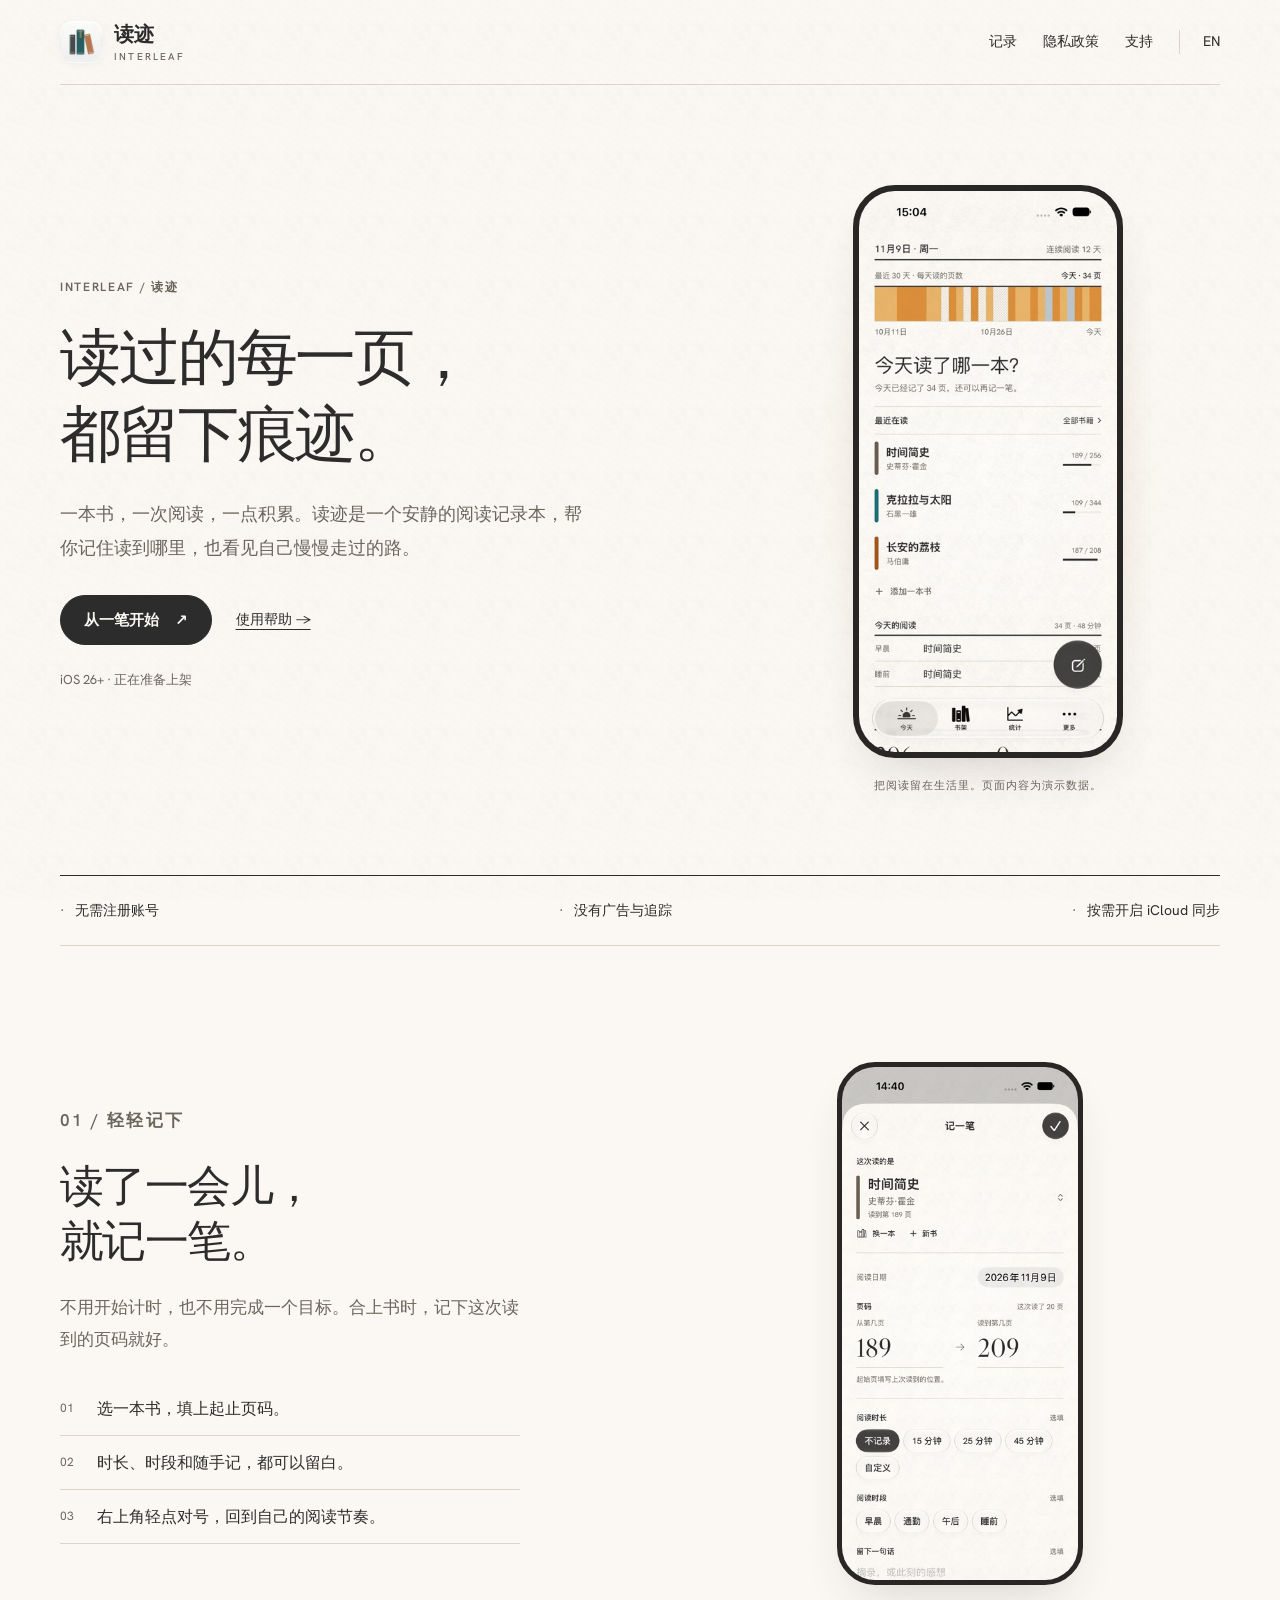
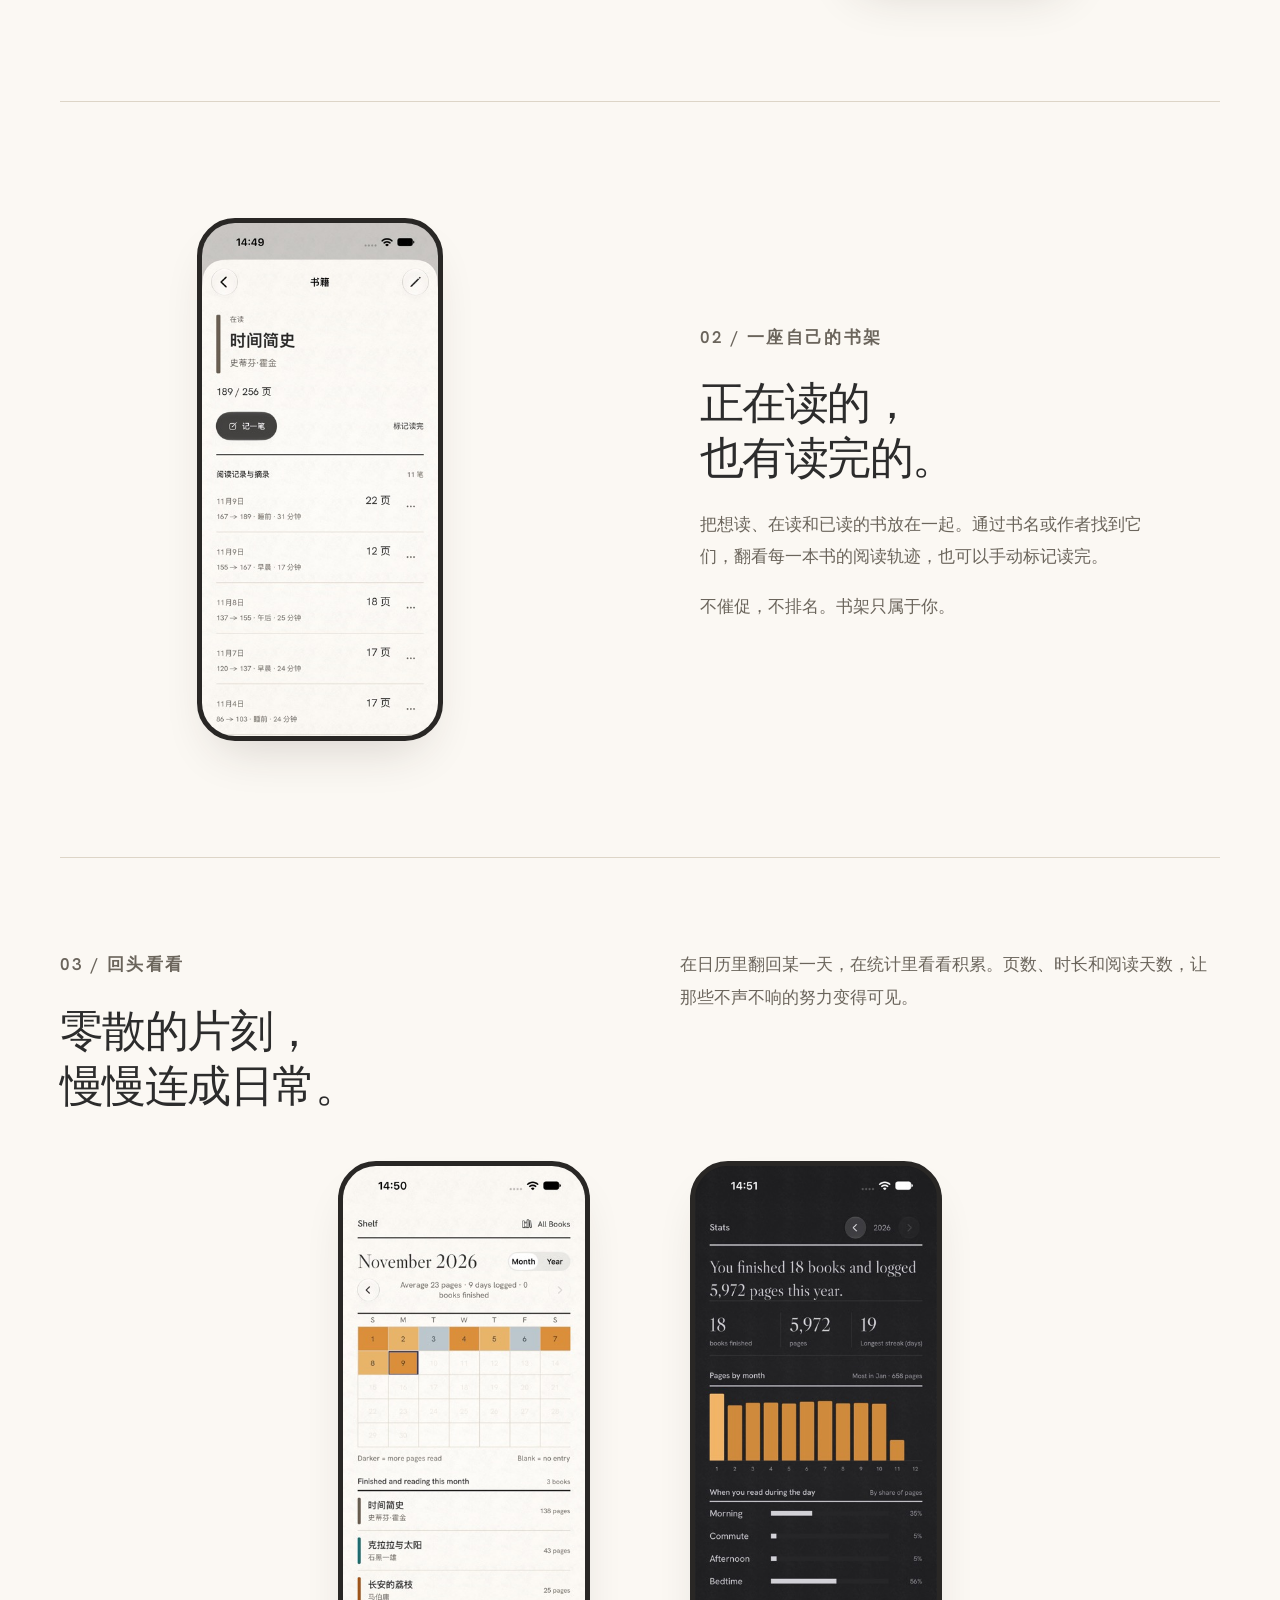
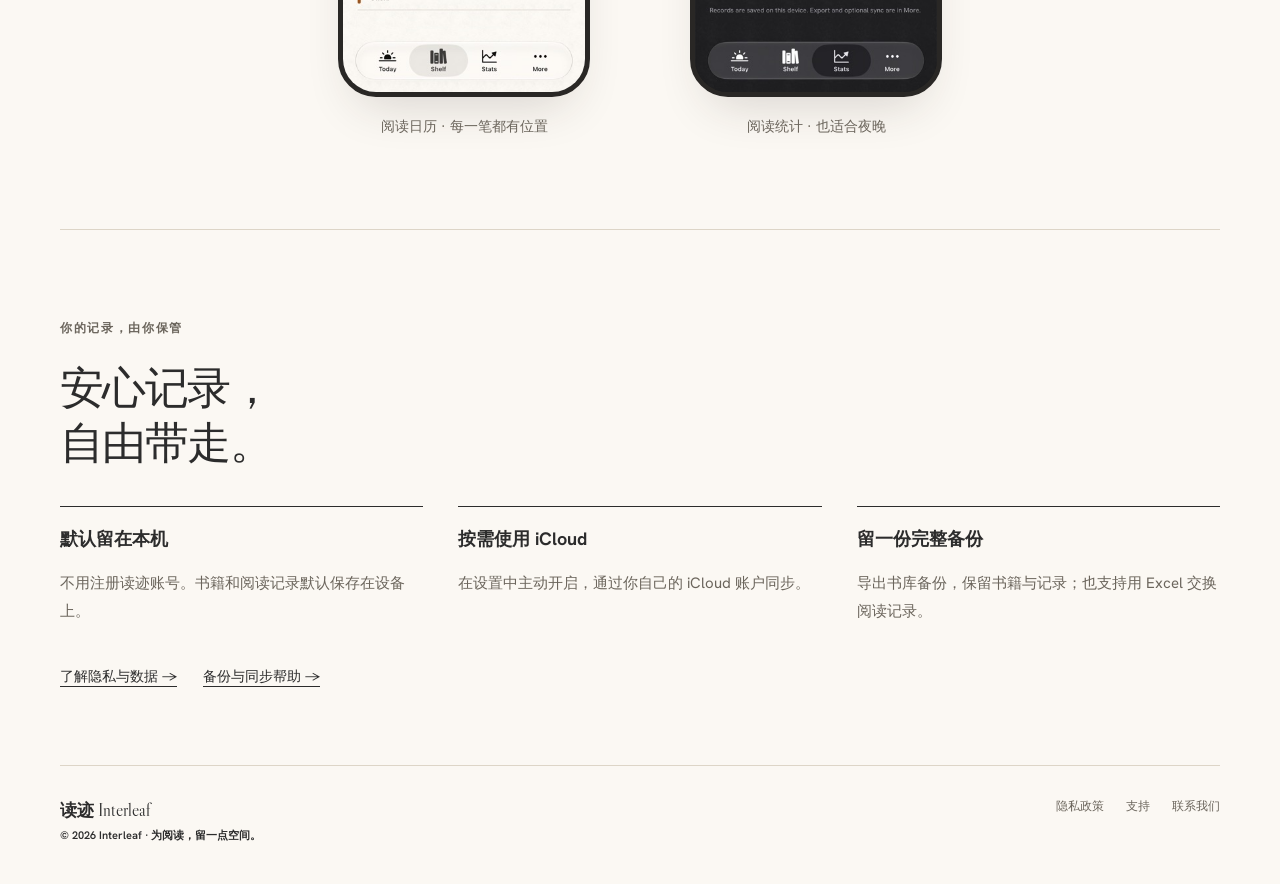
==== commit 1c9e3cbe: "更新官网自然白应用图标 - 将默认图标替换为当前自然白三本书版本 - 同步中英文页面、浏览器图标与 Apple 主屏幕图标的缓存版本 - 保留现有产品截图，待 1.2.0 上架后再更新" ====
--- a/index.html
+++ b/index.html
@@ -1,4 +1,4 @@
-<!doctype html><html lang="zh-Hans"><head><meta charset="utf-8"><meta name="viewport" content="width=device-width, initial-scale=1"><title>读迹 Interleaf — 安静的阅读记录本</title><meta name="description" content="一本书，一次阅读，一点积累。读迹是一个安静的阅读记录本，帮你记住读到哪里，也看见自己慢慢走过的路。"><meta name="theme-color" content="#fbf8f3"><link rel="icon" type="image/png" href="assets/app-icon.png?v=20261109-spines"><link rel="apple-touch-icon" sizes="180x180" href="assets/app-icon.png?v=20261109-spines"><link rel="stylesheet" href="assets/site.css?v=20261109-2"><link rel="canonical" href="https://interleaf-app.github.io/interleaf-legal/"><link rel="alternate" hreflang="en" href="https://interleaf-app.github.io/interleaf-legal/en/"></head><body><a class="skip-link" href="#main">跳至正文</a><header class="site-header wrap"><a class="brand" href="index.html" aria-label="读迹首页"><img src="assets/app-icon.png?v=20261109-spines" alt="" width="40" height="40"><span class="brand-name">读迹<span class="brand-en">INTERLEAF</span></span></a><nav aria-label="主导航"><a class="section-link" href="index.html#record">记录</a><a href="privacy/index.html">隐私政策</a><a href="support/index.html">支持</a><a class="language" href="en/index.html" lang="en">EN</a></nav></header><main id="main"><section class="hero wrap"><div><p class="eyebrow">INTERLEAF / 读迹</p><h1>读过的每一页，<br>都留下痕迹。</h1><p class="intro">一本书，一次阅读，一点积累。读迹是一个安静的阅读记录本，帮你记住读到哪里，也看见自己慢慢走过的路。</p><div class="hero-actions"><a class="button button-primary" href="#record">从一笔开始 <span aria-hidden="true">↗</span></a><a class="text-link" href="support/index.html">使用帮助 →</a></div><p class="availability">iOS 26+ · 正在准备上架</p></div><figure class="hero-visual"><div class="phone"><img src="assets/today.jpg" alt="读迹今日页面，右下角是悬浮的记一笔按钮" width="402" height="874" loading="lazy"></div><figcaption class="screen-caption">把阅读留在生活里。页面内容为演示数据。</figcaption></figure></section><div class="principles wrap"><span>无需注册账号</span><span>没有广告与追踪</span><span>按需开启 iCloud 同步</span></div>
+<!doctype html><html lang="zh-Hans"><head><meta charset="utf-8"><meta name="viewport" content="width=device-width, initial-scale=1"><title>读迹 Interleaf — 安静的阅读记录本</title><meta name="description" content="一本书，一次阅读，一点积累。读迹是一个安静的阅读记录本，帮你记住读到哪里，也看见自己慢慢走过的路。"><meta name="theme-color" content="#fbf8f3"><link rel="icon" type="image/png" href="assets/app-icon.png?v=20261111-natural-white"><link rel="apple-touch-icon" sizes="180x180" href="assets/app-icon.png?v=20261111-natural-white"><link rel="stylesheet" href="assets/site.css?v=20261109-2"><link rel="canonical" href="https://interleaf-app.github.io/interleaf-legal/"><link rel="alternate" hreflang="en" href="https://interleaf-app.github.io/interleaf-legal/en/"></head><body><a class="skip-link" href="#main">跳至正文</a><header class="site-header wrap"><a class="brand" href="index.html" aria-label="读迹首页"><img src="assets/app-icon.png?v=20261111-natural-white" alt="" width="40" height="40"><span class="brand-name">读迹<span class="brand-en">INTERLEAF</span></span></a><nav aria-label="主导航"><a class="section-link" href="index.html#record">记录</a><a href="privacy/index.html">隐私政策</a><a href="support/index.html">支持</a><a class="language" href="en/index.html" lang="en">EN</a></nav></header><main id="main"><section class="hero wrap"><div><p class="eyebrow">INTERLEAF / 读迹</p><h1>读过的每一页，<br>都留下痕迹。</h1><p class="intro">一本书，一次阅读，一点积累。读迹是一个安静的阅读记录本，帮你记住读到哪里，也看见自己慢慢走过的路。</p><div class="hero-actions"><a class="button button-primary" href="#record">从一笔开始 <span aria-hidden="true">↗</span></a><a class="text-link" href="support/index.html">使用帮助 →</a></div><p class="availability">iOS 26+ · 正在准备上架</p></div><figure class="hero-visual"><div class="phone"><img src="assets/today.jpg" alt="读迹今日页面，右下角是悬浮的记一笔按钮" width="402" height="874" loading="lazy"></div><figcaption class="screen-caption">把阅读留在生活里。页面内容为演示数据。</figcaption></figure></section><div class="principles wrap"><span>无需注册账号</span><span>没有广告与追踪</span><span>按需开启 iCloud 同步</span></div>
 <section class="feature wrap" id="record"><div class="feature-copy"><p class="eyebrow">01 / 轻轻记下</p><h2>读了一会儿，<br>就记一笔。</h2><p>不用开始计时，也不用完成一个目标。合上书时，记下这次读到的页码就好。</p><ol class="steps"><li>选一本书，填上起止页码。</li><li>时长、时段和随手记，都可以留白。</li><li>右上角轻点对号，回到自己的阅读节奏。</li></ol></div><figure class="feature-visual"><div class="phone"><img src="assets/record.jpg" alt="记一笔表单，左上角取消，右上角保存" width="402" height="874" loading="lazy"></div></figure></section>
 <section class="feature wrap" id="library"><figure class="feature-visual"><div class="phone"><img src="assets/book-detail.jpg" alt="书籍详情，显示阅读进度与记录" width="402" height="874" loading="lazy"></div></figure><div class="feature-copy"><p class="eyebrow">02 / 一座自己的书架</p><h2>正在读的，<br>也有读完的。</h2><p>把想读、在读和已读的书放在一起。通过书名或作者找到它们，翻看每一本书的阅读轨迹，也可以手动标记读完。</p><p>不催促，不排名。书架只属于你。</p></div></section>
 <section class="review wrap"><div class="review-heading"><div><p class="eyebrow">03 / 回头看看</p><h2>零散的片刻，<br>慢慢连成日常。</h2></div><p>在日历里翻回某一天，在统计里看看积累。页数、时长和阅读天数，让那些不声不响的努力变得可见。</p></div><div class="screens"><figure><div class="phone"><img src="assets/journal.jpg" alt="Reading calendar with sample entries" width="402" height="874" loading="lazy"></div><figcaption>阅读日历 · 每一笔都有位置</figcaption></figure><figure><div class="phone"><img src="assets/insights-dark.jpg" alt="Reading insights in dark appearance" width="402" height="874" loading="lazy"></div><figcaption>阅读统计 · 也适合夜晚</figcaption></figure></div></section>
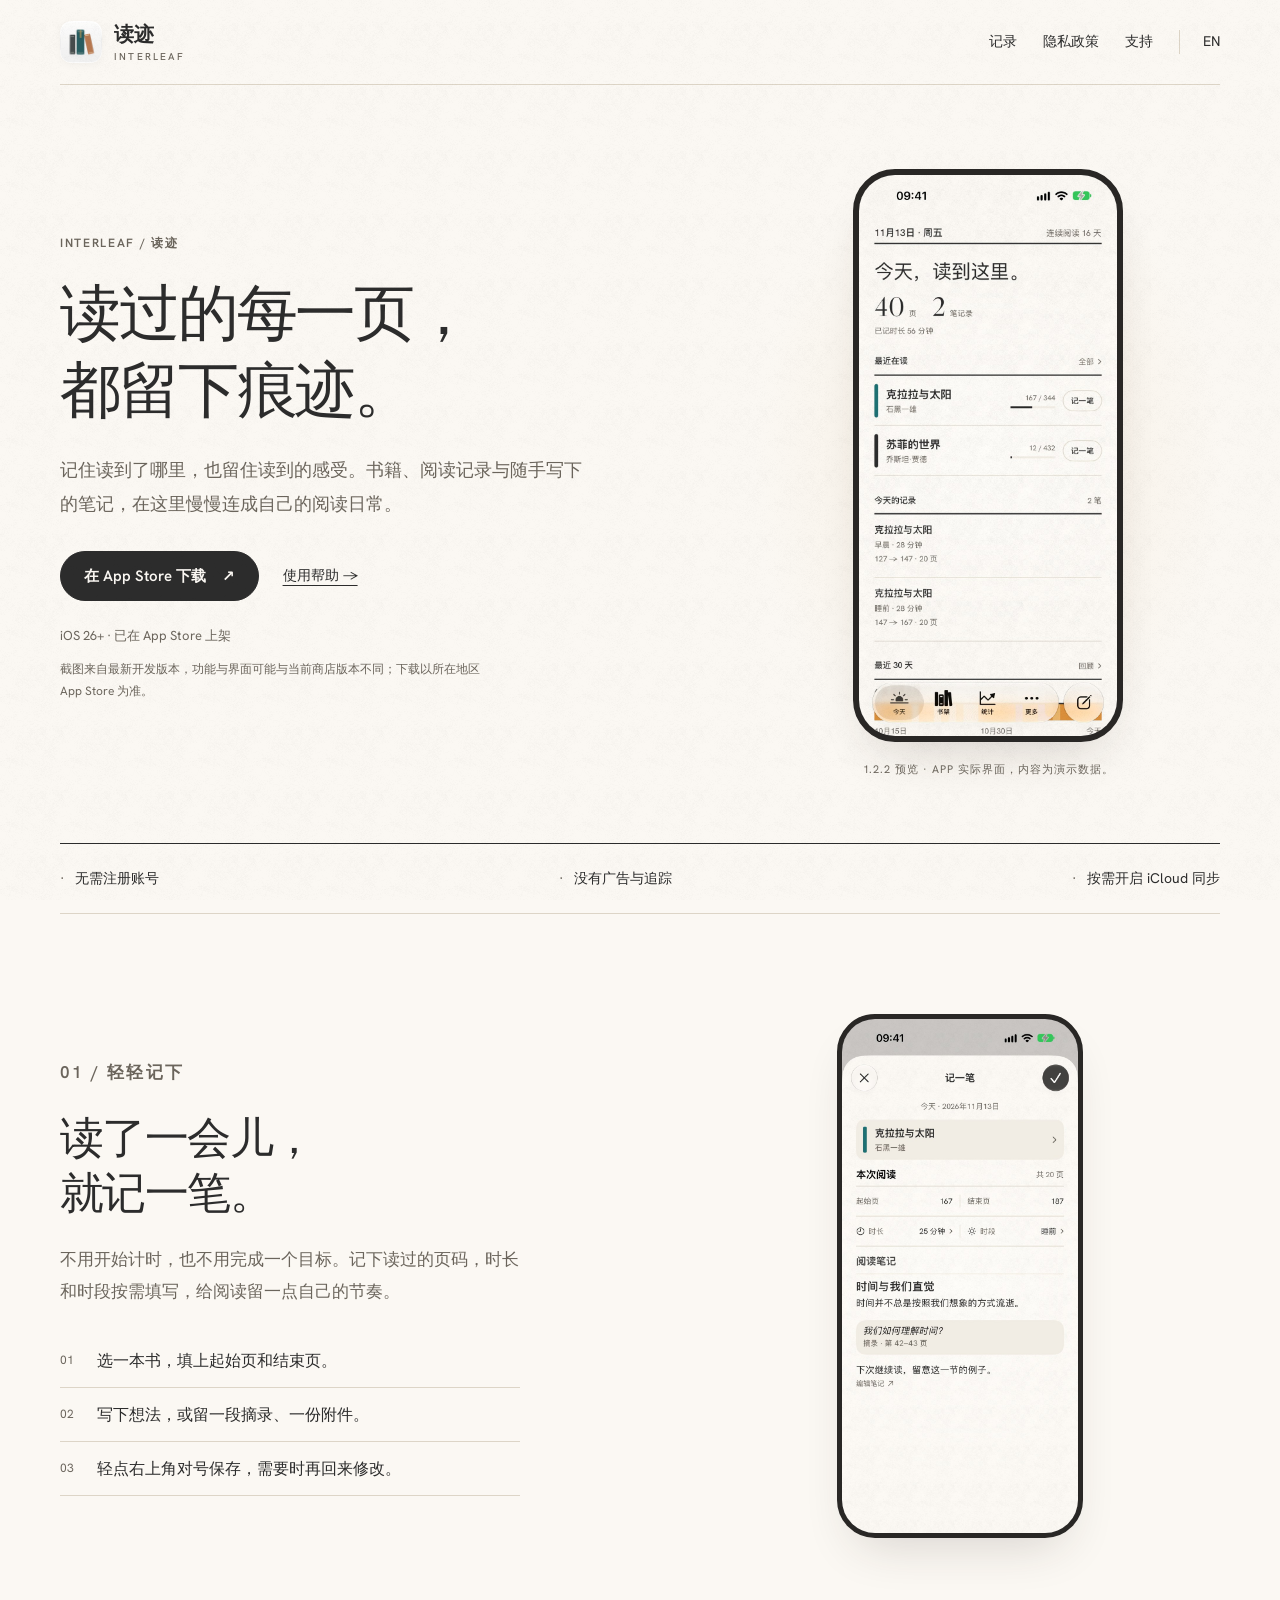
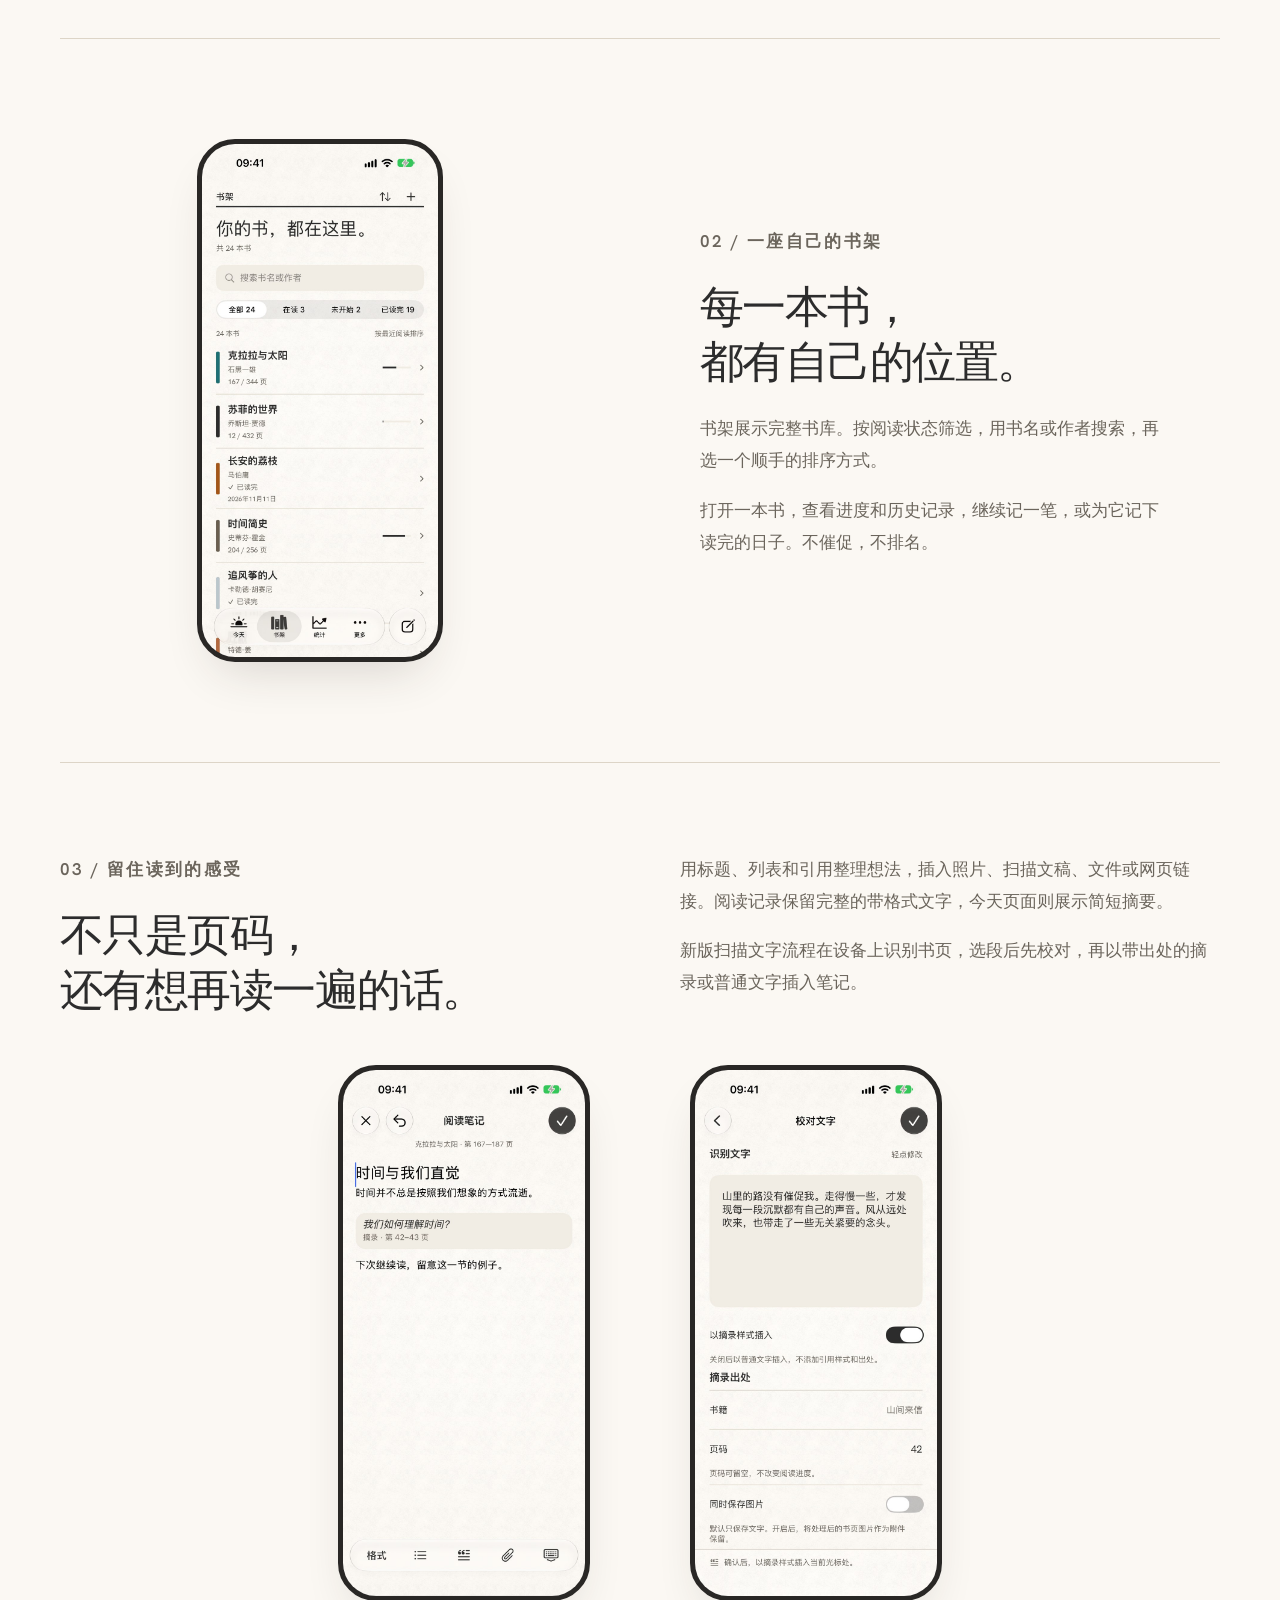
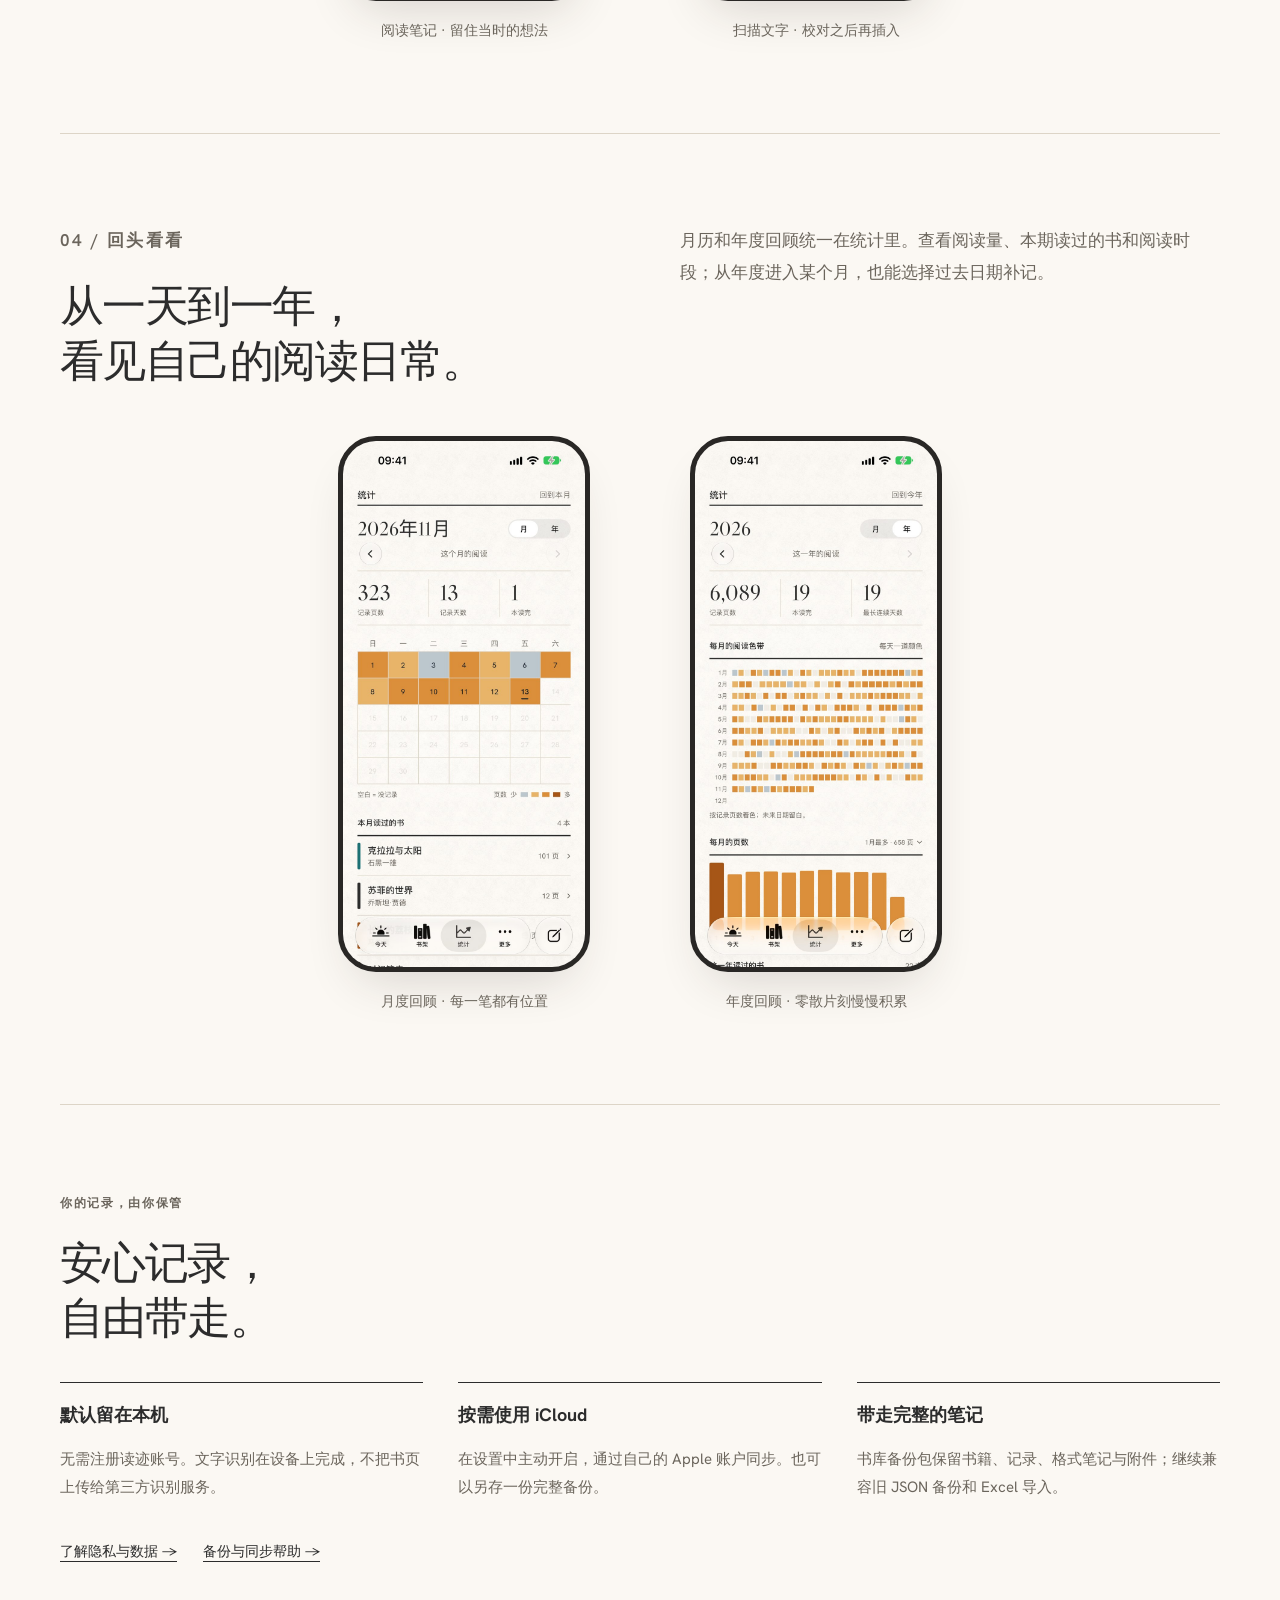
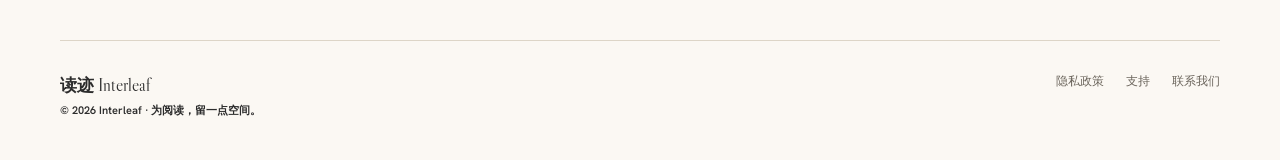
==== commit 6a5990f6: "更新中英文产品页面与1.2.2实机渲染截图" ====
--- a/index.html
+++ b/index.html
@@ -1,5 +1,8 @@
-<!doctype html><html lang="zh-Hans"><head><meta charset="utf-8"><meta name="viewport" content="width=device-width, initial-scale=1"><title>读迹 Interleaf — 安静的阅读记录本</title><meta name="description" content="一本书，一次阅读，一点积累。读迹是一个安静的阅读记录本，帮你记住读到哪里，也看见自己慢慢走过的路。"><meta name="theme-color" content="#fbf8f3"><link rel="icon" type="image/png" href="assets/app-icon.png?v=20261111-natural-white"><link rel="apple-touch-icon" sizes="180x180" href="assets/app-icon.png?v=20261111-natural-white"><link rel="stylesheet" href="assets/site.css?v=20261109-2"><link rel="canonical" href="https://interleaf-app.github.io/interleaf-legal/"><link rel="alternate" hreflang="en" href="https://interleaf-app.github.io/interleaf-legal/en/"></head><body><a class="skip-link" href="#main">跳至正文</a><header class="site-header wrap"><a class="brand" href="index.html" aria-label="读迹首页"><img src="assets/app-icon.png?v=20261111-natural-white" alt="" width="40" height="40"><span class="brand-name">读迹<span class="brand-en">INTERLEAF</span></span></a><nav aria-label="主导航"><a class="section-link" href="index.html#record">记录</a><a href="privacy/index.html">隐私政策</a><a href="support/index.html">支持</a><a class="language" href="en/index.html" lang="en">EN</a></nav></header><main id="main"><section class="hero wrap"><div><p class="eyebrow">INTERLEAF / 读迹</p><h1>读过的每一页，<br>都留下痕迹。</h1><p class="intro">一本书，一次阅读，一点积累。读迹是一个安静的阅读记录本，帮你记住读到哪里，也看见自己慢慢走过的路。</p><div class="hero-actions"><a class="button button-primary" href="#record">从一笔开始 <span aria-hidden="true">↗</span></a><a class="text-link" href="support/index.html">使用帮助 →</a></div><p class="availability">iOS 26+ · 正在准备上架</p></div><figure class="hero-visual"><div class="phone"><img src="assets/today.jpg" alt="读迹今日页面，右下角是悬浮的记一笔按钮" width="402" height="874" loading="lazy"></div><figcaption class="screen-caption">把阅读留在生活里。页面内容为演示数据。</figcaption></figure></section><div class="principles wrap"><span>无需注册账号</span><span>没有广告与追踪</span><span>按需开启 iCloud 同步</span></div>
-<section class="feature wrap" id="record"><div class="feature-copy"><p class="eyebrow">01 / 轻轻记下</p><h2>读了一会儿，<br>就记一笔。</h2><p>不用开始计时，也不用完成一个目标。合上书时，记下这次读到的页码就好。</p><ol class="steps"><li>选一本书，填上起止页码。</li><li>时长、时段和随手记，都可以留白。</li><li>右上角轻点对号，回到自己的阅读节奏。</li></ol></div><figure class="feature-visual"><div class="phone"><img src="assets/record.jpg" alt="记一笔表单，左上角取消，右上角保存" width="402" height="874" loading="lazy"></div></figure></section>
-<section class="feature wrap" id="library"><figure class="feature-visual"><div class="phone"><img src="assets/book-detail.jpg" alt="书籍详情，显示阅读进度与记录" width="402" height="874" loading="lazy"></div></figure><div class="feature-copy"><p class="eyebrow">02 / 一座自己的书架</p><h2>正在读的，<br>也有读完的。</h2><p>把想读、在读和已读的书放在一起。通过书名或作者找到它们，翻看每一本书的阅读轨迹，也可以手动标记读完。</p><p>不催促，不排名。书架只属于你。</p></div></section>
-<section class="review wrap"><div class="review-heading"><div><p class="eyebrow">03 / 回头看看</p><h2>零散的片刻，<br>慢慢连成日常。</h2></div><p>在日历里翻回某一天，在统计里看看积累。页数、时长和阅读天数，让那些不声不响的努力变得可见。</p></div><div class="screens"><figure><div class="phone"><img src="assets/journal.jpg" alt="Reading calendar with sample entries" width="402" height="874" loading="lazy"></div><figcaption>阅读日历 · 每一笔都有位置</figcaption></figure><figure><div class="phone"><img src="assets/insights-dark.jpg" alt="Reading insights in dark appearance" width="402" height="874" loading="lazy"></div><figcaption>阅读统计 · 也适合夜晚</figcaption></figure></div></section>
-<section class="trust wrap"><div class="trust-head"><p class="eyebrow">你的记录，由你保管</p><h2>安心记录，<br>自由带走。</h2></div><div class="trust-grid"><div><h3>默认留在本机</h3><p>不用注册读迹账号。书籍和阅读记录默认保存在设备上。</p></div><div><h3>按需使用 iCloud</h3><p>在设置中主动开启，通过你自己的 iCloud 账户同步。</p></div><div><h3>留一份完整备份</h3><p>导出书库备份，保留书籍与记录；也支持用 Excel 交换阅读记录。</p></div></div><div class="trust-links"><a class="text-link" href="privacy/index.html">了解隐私与数据 →</a><a class="text-link" href="support/index.html">备份与同步帮助 →</a></div></section></main><footer class="site-footer wrap"><div class="footer-brand">读迹 <span class="serif">Interleaf</span><p class="footer-note">© 2026 Interleaf · 为阅读，留一点空间。</p></div><div class="footer-links"><a href="privacy/index.html">隐私政策</a><a href="support/index.html">支持</a><a href="mailto:krystal.11381@outlook.com">联系我们</a></div></footer></body></html>+<!doctype html><html lang="zh-Hans"><head><meta charset="utf-8"><meta name="viewport" content="width=device-width, initial-scale=1"><title>读迹 Interleaf — 安静的阅读记录本</title><meta name="description" content="用读迹管理书架、记录阅读、回顾月历与年度统计，保存格式笔记、摘录和附件。无需注册，按需开启 iCloud 同步。"><meta name="theme-color" content="#fbf8f3"><link rel="icon" type="image/png" href="assets/app-icon.png?v=20261111-natural-white"><link rel="apple-touch-icon" sizes="180x180" href="assets/app-icon.png?v=20261111-natural-white"><link rel="stylesheet" href="assets/site.css?v=20261113-122"><link rel="canonical" href="https://interleaf-app.github.io/interleaf-legal/"><link rel="alternate" hreflang="en" href="https://interleaf-app.github.io/interleaf-legal/en/"></head><body><a class="skip-link" href="#main">跳至正文</a><header class="site-header wrap"><a class="brand" href="index.html" aria-label="读迹首页"><img src="assets/app-icon.png?v=20261111-natural-white" alt="" width="40" height="40"><span class="brand-name">读迹<span class="brand-en">INTERLEAF</span></span></a><nav aria-label="主导航"><a class="section-link" href="index.html#record">记录</a><a href="privacy/index.html">隐私政策</a><a href="support/index.html">支持</a><a class="language" href="en/index.html" lang="en">EN</a></nav></header><main id="main">
+<section class="hero wrap"><div><p class="eyebrow">INTERLEAF / 读迹</p><h1>读过的每一页，<br>都留下痕迹。</h1><p class="intro">记住读到了哪里，也留住读到的感受。书籍、阅读记录与随手写下的笔记，在这里慢慢连成自己的阅读日常。</p><div class="hero-actions"><a class="button button-primary" href="https://apps.apple.com/app/id6832427117">在 App Store 下载 <span aria-hidden="true">↗</span></a><a class="text-link" href="support/index.html">使用帮助 →</a></div><p class="availability">iOS 26+ · 已在 App Store 上架</p><p class="release-note">截图来自最新开发版本，功能与界面可能与当前商店版本不同；下载以所在地区 App Store 为准。</p></div><figure class="hero-visual"><div class="phone"><img src="assets/screens/today-zh.jpg?v=122-20261113" alt="今天页面：最近在读的书与当天阅读记录" width="402" height="874" fetchpriority="high" decoding="async"></div><figcaption class="screen-caption">1.2.2 预览 · App 实际界面，内容为演示数据。</figcaption></figure></section>
+<div class="principles wrap"><span>无需注册账号</span><span>没有广告与追踪</span><span>按需开启 iCloud 同步</span></div>
+<section class="feature wrap" id="record"><div class="feature-copy"><p class="eyebrow">01 / 轻轻记下</p><h2>读了一会儿，<br>就记一笔。</h2><p>不用开始计时，也不用完成一个目标。记下读过的页码，时长和时段按需填写，给阅读留一点自己的节奏。</p><ol class="steps"><li>选一本书，填上起始页和结束页。</li><li>写下想法，或留一段摘录、一份附件。</li><li>轻点右上角对号保存，需要时再回来修改。</li></ol></div><figure class="feature-visual"><div class="phone"><img src="assets/screens/record-zh.jpg?v=122-20261113" alt="紧凑的记一笔表单，包含页码、时长时段和带格式的笔记" width="402" height="874" loading="lazy" decoding="async"></div></figure></section>
+<section class="feature wrap" id="library"><figure class="feature-visual"><div class="phone"><img src="assets/screens/library-zh.jpg?v=122-20261113" alt="完整书架，可按阅读状态筛选、书名或作者搜索并排序" width="402" height="874" loading="lazy" decoding="async"></div></figure><div class="feature-copy"><p class="eyebrow">02 / 一座自己的书架</p><h2>每一本书，<br>都有自己的位置。</h2><p>书架展示完整书库。按阅读状态筛选，用书名或作者搜索，再选一个顺手的排序方式。</p><p>打开一本书，查看进度和历史记录，继续记一笔，或为它记下读完的日子。不催促，不排名。</p></div></section>
+<section class="review wrap" id="notes"><div class="review-heading"><div><p class="eyebrow">03 / 留住读到的感受</p><h2>不只是页码，<br>还有想再读一遍的话。</h2></div><div><p>用标题、列表和引用整理想法，插入照片、扫描文稿、文件或网页链接。阅读记录保留完整的带格式文字，今天页面则展示简短摘要。</p><p>新版扫描文字流程在设备上识别书页，选段后先校对，再以带出处的摘录或普通文字插入笔记。</p></div></div><div class="screens"><figure><div class="phone"><img src="assets/screens/notes-zh.jpg?v=122-20261113" alt="全屏阅读笔记，展示格式文字和摘录出处" width="402" height="874" loading="lazy" decoding="async"></div><figcaption>阅读笔记 · 留住当时的想法</figcaption></figure><figure><div class="phone"><img src="assets/screens/scan-zh.jpg?v=122-20261113" alt="扫描后的校对文字页，可选择摘录样式或普通文字插入" width="402" height="874" loading="lazy" decoding="async"></div><figcaption>扫描文字 · 校对之后再插入</figcaption></figure></div></section>
+<section class="review wrap" id="review"><div class="review-heading"><div><p class="eyebrow">04 / 回头看看</p><h2>从一天到一年，<br>看见自己的阅读日常。</h2></div><p>月历和年度回顾统一在统计里。查看阅读量、本期读过的书和阅读时段；从年度进入某个月，也能选择过去日期补记。</p></div><div class="screens"><figure><div class="phone"><img src="assets/screens/month-zh.jpg?v=122-20261113" alt="月度阅读日历与本月读过的书" width="402" height="874" loading="lazy" decoding="async"></div><figcaption>月度回顾 · 每一笔都有位置</figcaption></figure><figure><div class="phone"><img src="assets/screens/year-zh.jpg?v=122-20261113" alt="年度阅读色带与每月阅读页数" width="402" height="874" loading="lazy" decoding="async"></div><figcaption>年度回顾 · 零散片刻慢慢积累</figcaption></figure></div></section>
+<section class="trust wrap"><div class="trust-head"><p class="eyebrow">你的记录，由你保管</p><h2>安心记录，<br>自由带走。</h2></div><div class="trust-grid"><div><h3>默认留在本机</h3><p>无需注册读迹账号。文字识别在设备上完成，不把书页上传给第三方识别服务。</p></div><div><h3>按需使用 iCloud</h3><p>在设置中主动开启，通过自己的 Apple 账户同步。也可以另存一份完整备份。</p></div><div><h3>带走完整的笔记</h3><p>书库备份包保留书籍、记录、格式笔记与附件；继续兼容旧 JSON 备份和 Excel 导入。</p></div></div><div class="trust-links"><a class="text-link" href="privacy/index.html">了解隐私与数据 →</a><a class="text-link" href="support/index.html">备份与同步帮助 →</a></div></section></main><footer class="site-footer wrap"><div class="footer-brand">读迹 <span class="serif">Interleaf</span><p class="footer-note">© 2026 Interleaf · 为阅读，留一点空间。</p></div><div class="footer-links"><a href="privacy/index.html">隐私政策</a><a href="support/index.html">支持</a><a href="mailto:krystal.11381@outlook.com">联系我们</a></div></footer></body></html>
--- a/assets/site.css
+++ b/assets/site.css
@@ -9,3 +9,8 @@
 @media(prefers-reduced-motion:reduce){html{scroll-behavior:auto}.button:hover{transform:none}}
 @media print{body{background:white;color:black}body:before,.site-header,.site-footer,.toc,.skip-link{display:none}.wrap{width:100%}.page{padding:0;max-width:none}.prose section{break-inside:avoid}.prose a{text-decoration:none}.prose a[href^=http]:after{content:' (' attr(href) ')';font-size:10px}details:not([open])>.answer{display:block}summary:after{display:none}}
 .steps{counter-reset:step}.steps li{display:block;position:relative;padding-left:37px;counter-increment:step}.steps li:before{content:counter(step,decimal-leading-zero);position:absolute;left:0;top:16px;font-size:12px;color:var(--muted)}
+
+/* Product refresh · 1.2.2 preview, November 2026. Keep complete screen edges visible. */
+figure{margin:0}.release-note{font-size:12px;line-height:1.8;color:var(--muted);max-width:36em;margin:12px 0 0}.review-heading>div>p:last-child{margin-bottom:0}.phone img{aspect-ratio:402/874;object-fit:contain}.phone{flex-shrink:0}.hero-visual{min-width:0}.feature-visual{min-width:0}@media(max-width:640px){.release-note{font-size:11px}.screens figcaption{line-height:1.6}}
+
+@media(max-width:640px){.hero h1{font-size:clamp(34px,10vw,43px)}}
